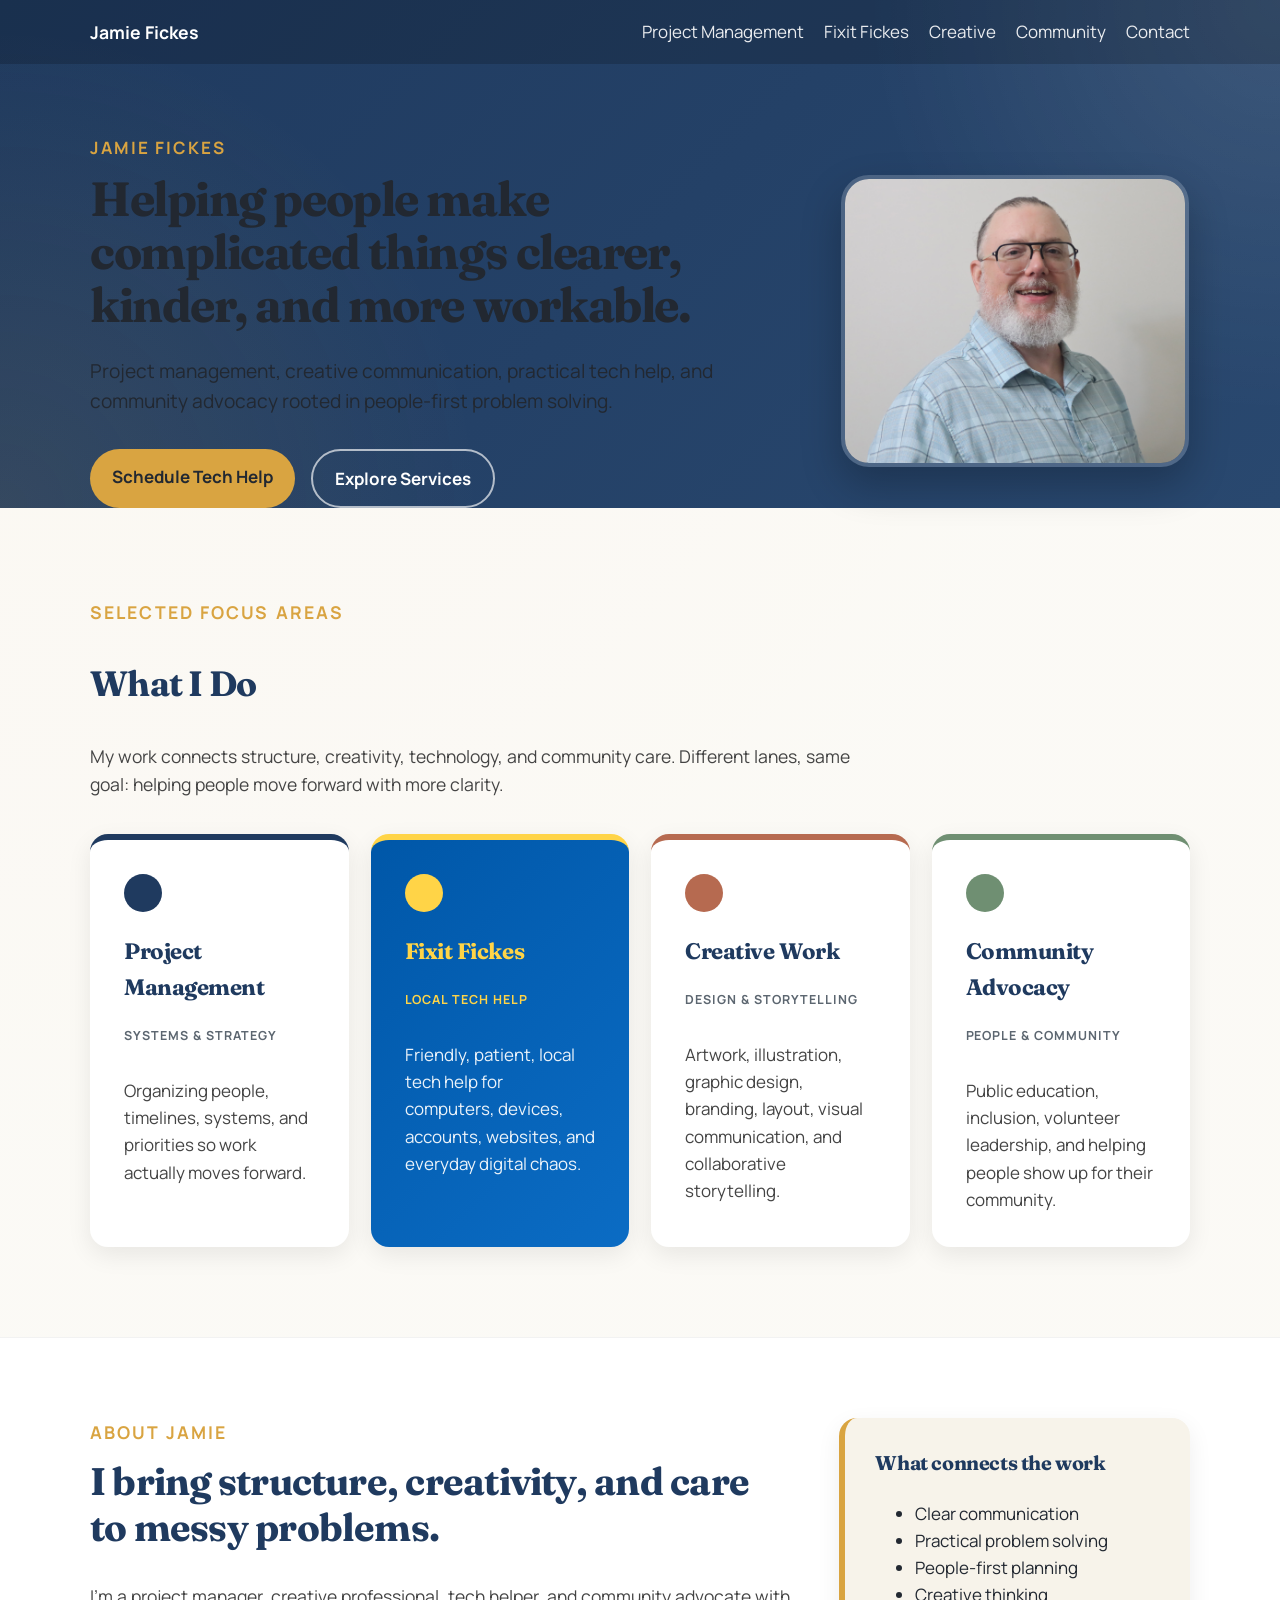
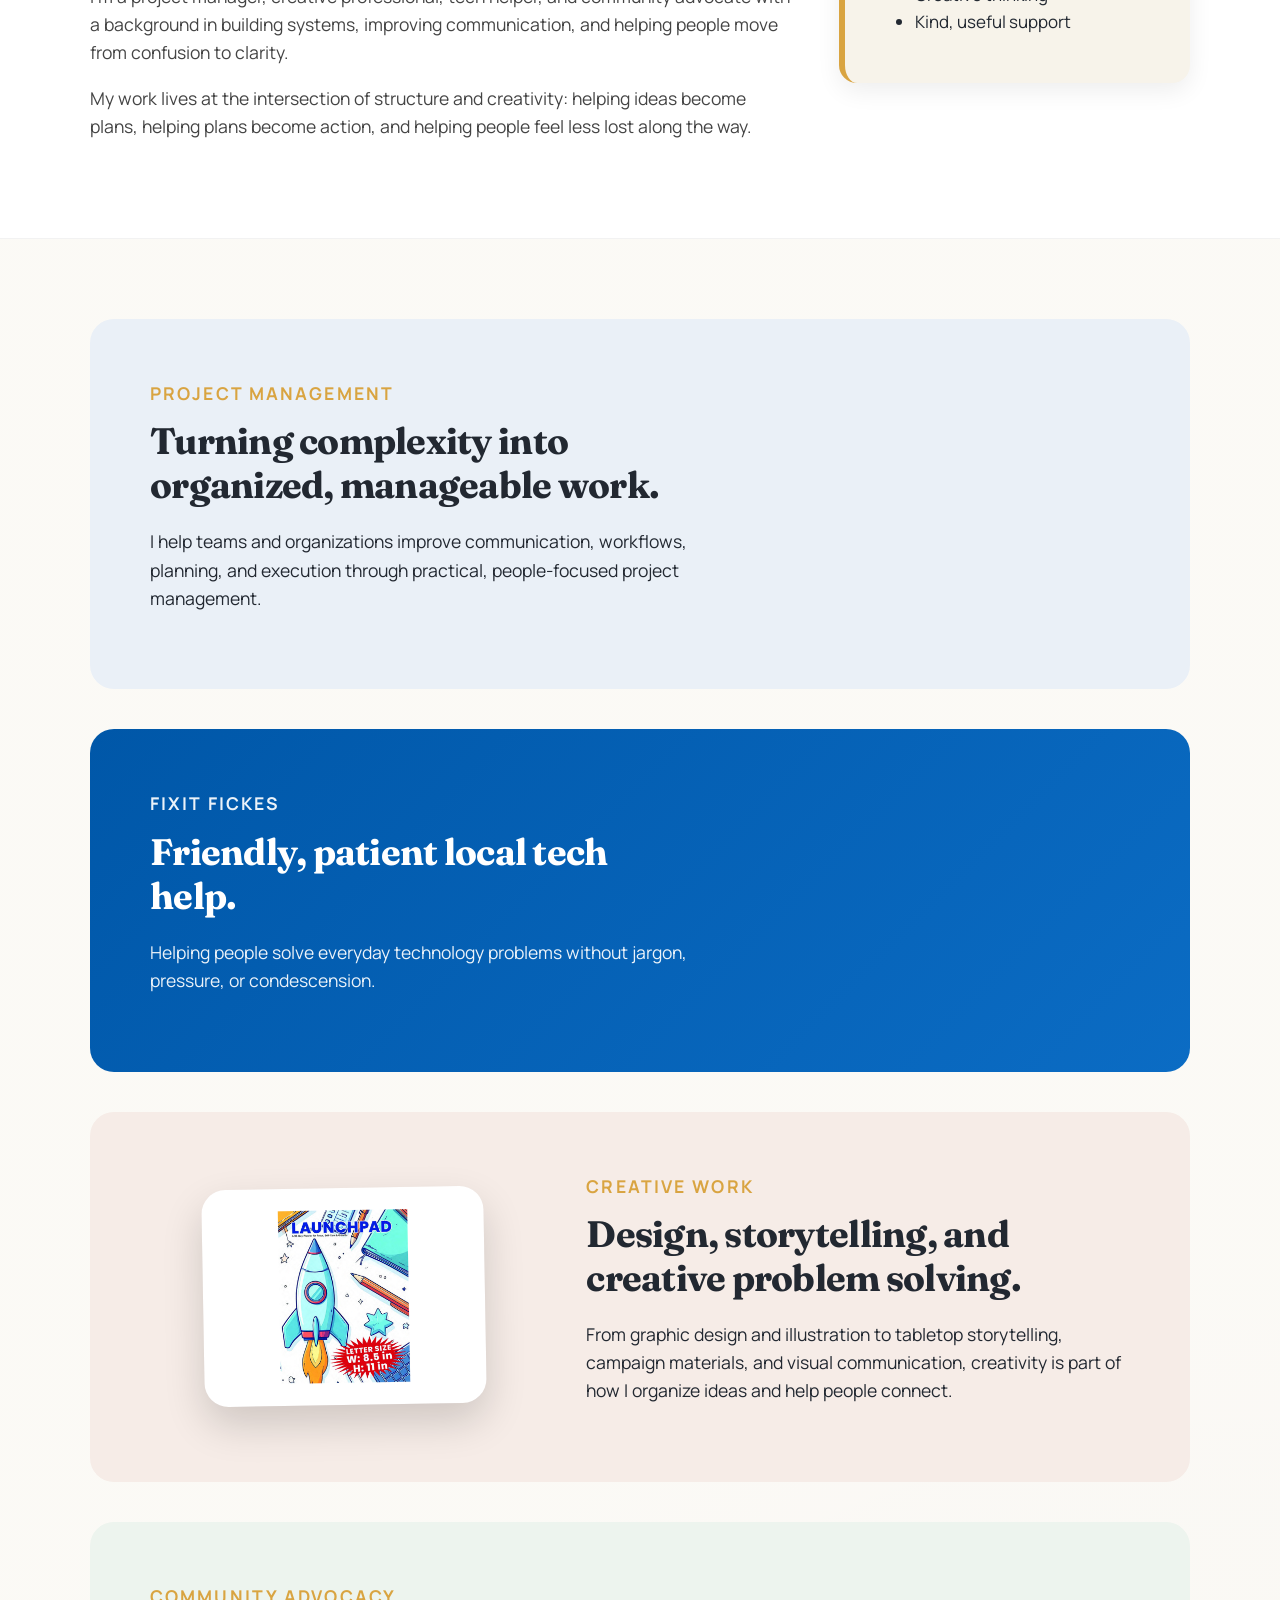
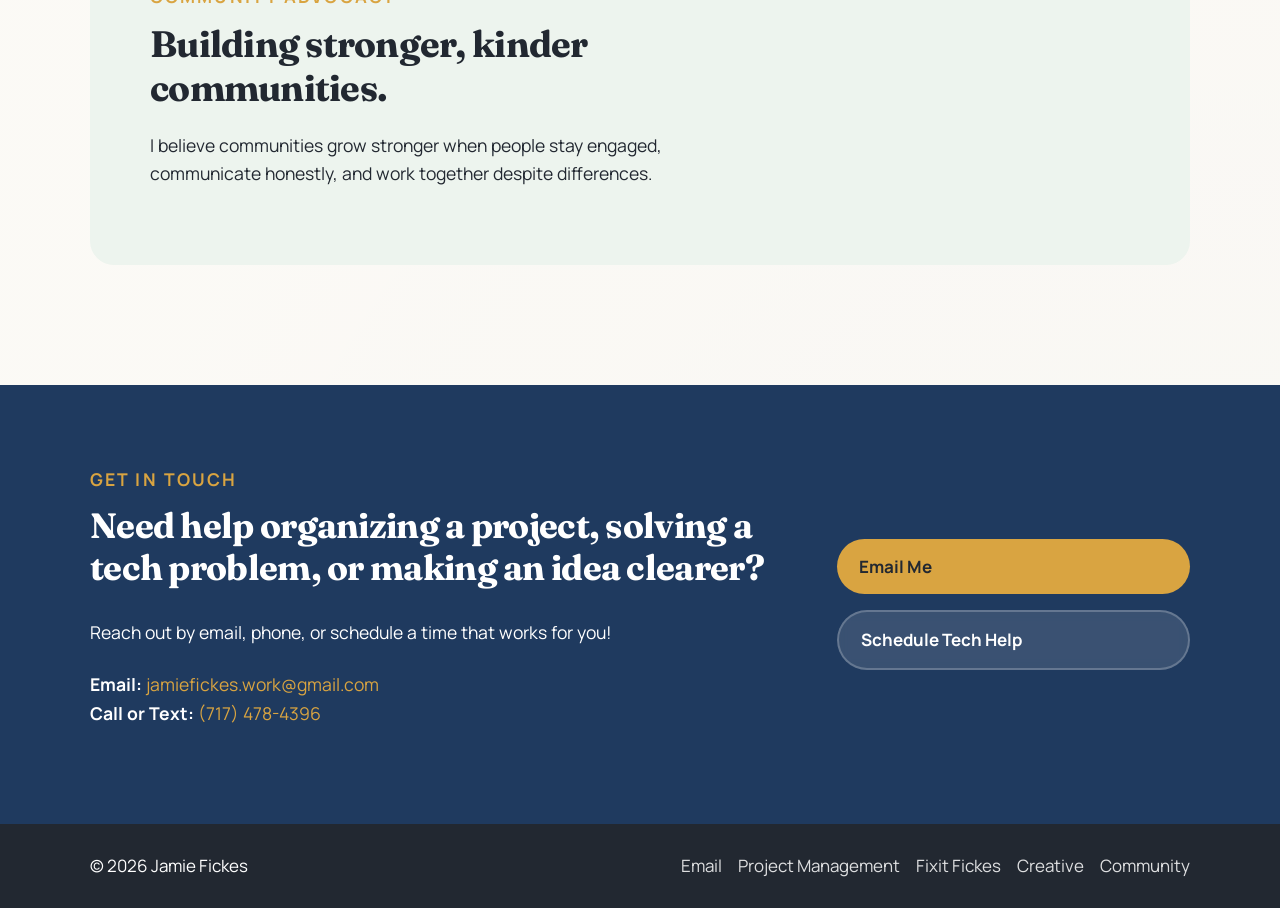
==== index.html @ ce39f7c7 "Update index.html" ====
<!DOCTYPE html>
<html lang="en">

<head>
    <meta charset="UTF-8">
    <meta name="viewport" content="width=device-width, initial-scale=1.0">

    <title>Jamie Fickes</title>

    <link rel="preconnect" href="https://fonts.googleapis.com">
    <link rel="preconnect" href="https://fonts.gstatic.com" crossorigin>

    <link href="https://fonts.googleapis.com/css2?family=Fraunces:opsz,wght@9..144,600;9..144,700&family=Manrope:wght@400;500;600;700&display=swap" rel="stylesheet">

    <link rel="stylesheet" href="assets/css/styles.css">
</head>

<body>

<header class="site-header">

    <nav class="top-nav">
        <div class="container nav-inner">

            <a class="site-name" href="index.html">
                Jamie Fickes
            </a>

            <div class="nav-links">
                <a href="#pm">Project Management</a>
                <a href="#fixit">Fixit Fickes</a>
                <a href="#creative">Creative</a>
                <a href="#community">Community</a>
                <a href="#contact">Contact</a>
            </div>

        </div>
    </nav>

    <div class="container hero-layout">

        <div class="hero-text">

            <p class="eyebrow">
                Jamie Fickes
            </p>

            <h1>
                Helping people make complicated things clearer, kinder, and more workable.
            </h1>

            <p class="intro">
                Project management, creative communication, practical tech help,
                and community advocacy rooted in people-first problem solving.
            </p>

            <div class="hero-actions">

                <a class="button primary-button"
                   href="https://calendly.com/jamiefickes/tech-help-consultation">
                    Schedule Tech Help
                </a>

                <a class="button outline-button"
                   href="#fixit">
                    Explore Services
                </a>

            </div>

        </div>

        <div class="hero-image">

            <img
                src="assets/images/jamie2025.jpg"
                alt="Portrait of Jamie Fickes smiling in front of a neutral background"
                class="hero-portrait"
            >

        </div>

    </div>

</header>

<main>

    <section class="section">

        <div class="container">

            <div class="section-heading">

                <p class="eyebrow dark">
                    Selected Focus Areas
                </p>

                <h2>
                    What I Do
                </h2>

                <p>
                    My work connects structure, creativity, technology, and community care.
                    Different lanes, same goal: helping people move forward with more clarity.
                </p>

            </div>

            <div class="card-grid">

                <article class="card pm-card" id="pm">

                    <h3>Project Management</h3>

                    <span class="card-label">
                    Systems &amp Strategy</span>

                    <p>
                        Organizing people, timelines, systems, and priorities
                        so work actually moves forward.
                    </p>

                </article>

                <article class="card fixit-card" id="fixit">

                  <h3>Fixit Fickes</h3>

                    <span class="card-label">
                        Local Tech Help
                    </span>

                    <p>
                        Friendly, patient, local tech help for computers,
                        devices, accounts, websites, and everyday digital chaos.
                    </p>

                </article>

                <article class="card creative-card" id="creative">

                    <h3>Creative Work</h3>

                    <span class="card-label">
                        Design &amp Storytelling
                  </span>

                    <p>
                        Artwork, illustration, graphic design, branding,
                        layout, visual communication, and collaborative storytelling.
                    </p>

                </article>

                <article class="card community-card" id="community">

                    <h3>Community Advocacy</h3>

                    <span class="card-label">
                        People &amp Community
                    </span>

                    <p>
                        Public education, inclusion, volunteer leadership,
                        and helping people show up for their community.
                    </p>

                </article>

            </div>

        </div>

    </section>

    <section class="about-section">

        <div class="container about-grid">

            <div class="about-text">

                <p class="eyebrow dark">
                    About Jamie
                </p>

                <h2>
                    I bring structure, creativity, and care to messy problems.
                </h2>

                <p>
                    I’m a project manager, creative professional, tech helper,
                    and community advocate with a background in building systems,
                    improving communication, and helping people move from confusion to clarity.
                </p>

                <p>
                    My work lives at the intersection of structure and creativity:
                    helping ideas become plans, helping plans become action,
                    and helping people feel less lost along the way.
                </p>

            </div>

            <div class="about-card">

                <h3>
                    What connects the work
                </h3>

                <ul>
                    <li>Clear communication</li>
                    <li>Practical problem solving</li>
                    <li>People-first planning</li>
                    <li>Creative thinking</li>
                    <li>Kind, useful support</li>
                </ul>

            </div>

        </div>

    </section>

    <section class="featured-section">

        <div class="container">

            <div class="feature-block pm-feature">

                <div class="feature-text">

                    <p class="eyebrow dark">
                        Project Management
                    </p>

                    <h2>
                        Turning complexity into organized, manageable work.
                    </h2>

                    <p>
                        I help teams and organizations improve communication,
                        workflows, planning, and execution through practical,
                        people-focused project management.
                    </p>

                </div>

            </div>

            <div class="feature-block fixit-feature">

                <div class="feature-text">

                    <p class="eyebrow">
                        Fixit Fickes
                    </p>

                    <h2>
                        Friendly, patient local tech help.
                    </h2>

                    <p>
                        Helping people solve everyday technology problems
                        without jargon, pressure, or condescension.
                    </p>

                </div>

            </div>

            <div class="feature-block creative-feature reverse-layout">

                <div class="feature-visual">

                    <img
                        src="assets/images/creative-feature.jpg"
                        alt="Creative work by Jamie Fickes"
                        class="feature-image"
                    >

                </div>

                <div class="feature-text">

                    <p class="eyebrow dark">
                        Creative Work
                    </p>

					<h2>
						Design, storytelling, and creative problem solving.
					</h2>

					<p>
						From graphic design and illustration to tabletop storytelling, campaign materials,
						and visual communication, creativity is part of how I organize ideas and help people connect.
					</p>

                </div>

            </div>

            <div class="feature-block community-feature">

                <div class="feature-text">

                    <p class="eyebrow dark">
                        Community Advocacy
                    </p>

                    <h2>
                        Building stronger, kinder communities.
                    </h2>

                    <p>
                        I believe communities grow stronger when people stay engaged,
                        communicate honestly, and work together despite differences.
                    </p>

                </div>

            </div>

        </div>

    </section>

    <section class="contact-section" id="contact">

        <div class="container contact-box">

            <div>

                <p class="eyebrow dark">
                    Get in Touch
                </p>

                <h2>
                    Need help organizing a project,
                    solving a tech problem,
                    or making an idea clearer?
                </h2>

                <p>
                  Reach out by email, phone,
                    or schedule a time that works for you!
              </p>

                <p class="contact-details">

                    <strong>Email:</strong>

                    <a href="mailto:jamiefickes.work@gmail.com">
                        jamiefickes.work@gmail.com
                    </a>

                    <br>

                    <strong>Call or Text:</strong>

                    <a href="tel:+17174784396">
                        (717) 478-4396
                    </a>

                </p>

            </div>

            <div class="contact-actions">

                <a class="button primary-button"
                   href="mailto:jamiefickes.work@gmail.com">
                    Email Me
                </a>

                <a class="button secondary-button"
                   href="https://calendly.com/jamiefickes/tech-help-consultation">
                    Schedule Tech Help
                </a>

            </div>

        </div>

    </section>

</main>

<footer class="site-footer">

    <div class="container footer-inner">

        <p>
            &copy; 2026 Jamie Fickes
        </p>

        <div class="footer-links">

            <a href="mailto:jamiefickes.work@gmail.com">
                Email
            </a>

            <a href="#pm">
                Project Management
            </a>

            <a href="#fixit">
                Fixit Fickes
            </a>

            <a href="#creative">
                Creative
            </a>

            <a href="#community">
                Community
            </a>

        </div>

    </div>

</footer>

</body>
</html>
---- assets/css/styles.css ----
:root {
    --jamie-blue: #1F3A5F;
    --jamie-cream: #F7F3EA;
    --jamie-charcoal: #222831;
    --jamie-slate: #5C6670;
    --jamie-gold: #D9A441;

    --fixit-blue: #0057A8;
    --fixit-yellow: #FFD447;
}

/* GLOBAL */

::selection {
    background-color: var(--jamie-gold);
    color: var(--jamie-charcoal);
}

html {
    scroll-behavior: smooth;
}

body {
    margin: 0;

    background-color: var(--jamie-cream);

background-image:
linear-gradient(
rgba(255,255,255,0.55),
rgba(255,255,255,0.55)
),
radial-gradient(
circle at top left,
rgba(217,164,65,0.05),
transparent 28%
),
radial-gradient(
circle at bottom right,
rgba(31,58,95,0.04),
transparent 30%
);
    color: var(--jamie-charcoal);

    font-family: 'Manrope', sans-serif;

    font-size: 17px;
    line-height: 1.6;
}

h1,
h2,
h3 {
    font-family: 'Fraunces', serif;
    letter-spacing: -0.02em;
}

.container {
    width: 90%;
    max-width: 1100px;
    margin: 0 auto;
}

/* NAVIGATION */

.top-nav {
    background-color: rgba(0,0,0,0.18);
    padding: 18px 0;
}

.nav-inner {
    display: flex;
    justify-content: space-between;
    align-items: center;
    gap: 24px;
}

.site-name {
    color: white;
    text-decoration: none;
    font-size: 1.1rem;
    font-weight: 700;
}

.nav-links {
    display: flex;
    flex-wrap: wrap;
    gap: 20px;
}

.nav-links a {
    color: white;
    text-decoration: none;
    opacity: 0.9;
    transition: opacity 0.2s ease;
}

.nav-links a:hover {
    opacity: 1;
    text-decoration: underline;
}

/* HERO */

.site-header {
	background:
    radial-gradient(
        circle at top right,
        rgba(255,255,255,0.10),
        transparent 30%
    ),

    radial-gradient(
        circle at bottom left,
        rgba(217,164,65,0.10),
        transparent 35%
    ),

    linear-gradient(
        135deg,
        #1F3A5F,
        #29486F
    );
}

.hero-layout {
    display: grid;
    grid-template-columns: 2fr 1fr;

    gap: 48px;
    align-items: center;

    padding-top: 70px;
}

.hero-text h1 {
    font-size: 3rem;
    line-height: 1.1;
    letter-spacing: -0.03em;

    margin: 0;
}

.intro {
    font-size: 1.2rem;

    max-width: 720px;

    margin-top: 24px;
}

.hero-actions {
    display: flex;
    flex-wrap: wrap;

    gap: 16px;

    margin-top: 32px;
}

.hero-image {
    display: flex;
    justify-content: center;
}

.hero-portrait {
    width: 100%;
    max-width: 340px;

    border-radius: 28px;

    object-fit: cover;

    box-shadow:
        0 18px 40px rgba(0,0,0,0.24);

    border: 4px solid rgba(255,255,255,0.18);
}

.eyebrow {
    color: var(--jamie-gold);

    font-weight: 700;

    text-transform: uppercase;
    letter-spacing: 0.12em;

    margin: 0 0 12px;
}

.eyebrow.dark {
    color: var(--jamie-gold);
}

/* BUTTONS */

.button {
    display: inline-block;

    text-decoration: none;

    padding: 14px 22px;

    border-radius: 999px;

    font-weight: 700;

    transition:
        transform 0.2s ease,
        opacity 0.2s ease;
}

.button:hover {
    transform: translateY(-2px);
}

.primary-button {
    background-color: var(--jamie-gold);
    color: var(--jamie-charcoal);
}

.outline-button {
    color: white;

    border: 2px solid rgba(255,255,255,0.65);
}

.outline-button:hover {
    background-color: rgba(255,255,255,0.12);
}

.secondary-button {
    background-color: rgba(255,255,255,0.12);

    color: white;

    border: 2px solid rgba(255,255,255,0.22);

    backdrop-filter: blur(6px);
}

.secondary-button:hover {
    background-color: rgba(255,255,255,0.18);
}

/* SECTIONS */

.section {
    padding: 90px 0;
}

.section-heading {
    max-width: 760px;
    margin-bottom: 36px;
}

.section-heading h2 {
    margin-bottom: 12px;
}

.section-heading p {
    color: #444;
    font-size: 1.1rem;
}

.section h2 {
    color: var(--jamie-blue);

    font-size: 2.2rem;

    margin-bottom: 30px;
}

/* CARDS */

.card-grid {
    display: grid;

    grid-template-columns:
        repeat(auto-fit, minmax(240px, 1fr));

    gap: 22px;
}

.card {
    position: relative;
    overflow: hidden;

    background: white;

    border-radius: 18px;
    border-top: 6px solid var(--jamie-gold);

    padding: 34px;

    box-shadow:
        0 8px 24px rgba(0,0,0,0.08);

    transition:
        transform 0.25s ease,
        box-shadow 0.25s ease;
}

.card:hover {
    transform: translateY(-6px);

    box-shadow:
        0 14px 34px rgba(0,0,0,0.14);
}

.card::before {
    content: "";

    display: block;

    width: 38px;
    height: 38px;

    border-radius: 50%;

    margin-bottom: 22px;

    background-color: var(--jamie-gold);
}

.card h3 {
    margin-top: 0;
    margin-bottom: 14px;

    color: var(--jamie-blue);

    font-size: 1.4rem;
}

.card p {
    margin-bottom: 0;
    color: #444;
}

.card-label {
    display: inline-block;

    margin-bottom: 14px;

    font-size: 0.78rem;
    font-weight: 700;

    text-transform: uppercase;
    letter-spacing: 0.08em;

    color: var(--jamie-slate);
}

.pm-card {
    border-top-color: var(--jamie-blue);
}

.pm-card::before {
    background-color: var(--jamie-blue);
}

.fixit-card {
    background:
        linear-gradient(
            135deg,
            var(--fixit-blue),
            #0B6CC4
        );

    color: white;

    border-top-color: var(--fixit-yellow);
}

.fixit-card::before {
    background-color: var(--fixit-yellow);
}

.fixit-card h3 {
    color: var(--fixit-yellow);
}

.fixit-card p {
    color: rgba(255,255,255,0.92);
}

.fixit-card .card-label {
    color: var(--fixit-yellow);
}

.creative-card {
    border-top-color: #B66A50;
}

.creative-card::before {
    background-color: #B66A50;
}

.community-card {
    border-top-color: #6F8F72;
}

.community-card::before {
    background-color: #6F8F72;
}

/* ABOUT */

.about-section {
    background-color: white;

    padding: 80px 0;

    border-top: 1px solid rgba(0,0,0,0.05);
    border-bottom: 1px solid rgba(0,0,0,0.05);
}

.about-grid {
    display: grid;
    grid-template-columns: 2fr 1fr;

    gap: 48px;
    align-items: start;
}

.about-text h2 {
    color: var(--jamie-blue);

    font-size: 2.4rem;
    line-height: 1.2;

    margin-top: 0;
}

.about-text p {
    color: #444;
    font-size: 1.1rem;
}

.about-card {
    background-color: var(--jamie-cream);

    border-radius: 18px;
    border-left: 6px solid var(--jamie-gold);

    padding: 30px;

    box-shadow:
        0 8px 24px rgba(0,0,0,0.07);
}

.about-card h3 {
    margin-top: 0;
    color: var(--jamie-blue);
}

/* FEATURED */

.featured-section {
    padding: 80px 0;
}

.feature-block {
    display: grid;
    grid-template-columns: 1.4fr 1fr;

    gap: 48px;
    align-items: center;

    border-radius: 24px;

    padding: 60px;

    margin-bottom: 40px;

    overflow: hidden;
}

.reverse-layout {
    grid-template-columns: 1fr 1.4fr;
}

.feature-text {
    max-width: 760px;
}

.feature-block h2 {
    font-size: 2.3rem;
    line-height: 1.2;

    margin-top: 0;
    margin-bottom: 20px;
}

.feature-block p {
    font-size: 1.1rem;
}
.feature-block {
    transition:
        transform 0.25s ease,
        box-shadow 0.25s ease;
}
.feature-block:hover {
    transform: translateY(-4px);

    box-shadow:
        0 16px 36px rgba(0,0,0,0.08);
}
.feature-visual {
    display: flex;
    justify-content: center;
    align-items: center;
}
.feature-image {
    width: 100%;
    max-width: 260px;

    border-radius: 24px;

    background-color: white;

    padding: 10px;

    box-shadow:
        0 18px 40px rgba(0,0,0,0.16);

    border: 1px solid rgba(255,255,255,0.65);

    transform: rotate(-1deg);

    object-fit: contain;
}
.pm-feature {
    background-color: #EAF0F7;
}

.fixit-feature {
    background:
        linear-gradient(
            135deg,
            var(--fixit-blue),
            #0B6CC4
        );

    color: white;
}

.fixit-feature h2 {
    color: white;
}

.fixit-feature p {
    color: rgba(255,255,255,0.92);
}

.creative-feature {
    background-color: #F6ECE7;
}

.community-feature {
    background-color: #EDF4EE;
}

/* CONTACT */

.contact-section {
    background-color: var(--jamie-blue);

    color: white;

    padding: 80px 0;
}

.contact-box {
    display: grid;
    grid-template-columns: 2fr 1fr;

    gap: 40px;
    align-items: center;
}

.contact-box h2 {
    font-size: 2.2rem;
    line-height: 1.2;

    margin-top: 0;
}

.contact-box p {
    max-width: 700px;

    font-size: 1.1rem;
}

.contact-details {
    margin-top: 24px;
}

.contact-details a {
    color: var(--jamie-gold);

    text-decoration: none;
}

.contact-details a:hover {
    text-decoration: underline;
}

.contact-actions {
    display: flex;
    flex-direction: column;

    gap: 16px;
}

/* FOOTER */

.site-footer {
    background-color: var(--jamie-charcoal);

    color: white;

    padding: 28px 0;
}

.footer-inner {
    display: flex;
    justify-content: space-between;
    align-items: center;

    gap: 24px;
}

.footer-inner p {
    margin: 0;
}

.footer-links {
    display: flex;
    flex-wrap: wrap;

    gap: 16px;
}

.footer-links a {
    color: white;

    text-decoration: none;

    opacity: 0.85;

    transition: opacity 0.2s ease;
}

.footer-links a:hover {
    opacity: 1;
    text-decoration: underline;
}

/* RESPONSIVE */

@media (max-width: 900px) {

    .hero-layout,
    .about-grid,
    .contact-box,
    .feature-block,
    .reverse-layout {
        grid-template-columns: 1fr;
    }

    .hero-text h1 {
        font-size: 2.4rem;
    }

    .card-grid {
        grid-template-columns: repeat(2, 1fr);
    }
}

@media (max-width: 600px) {

    .card-grid {
        grid-template-columns: 1fr;
    }

    .site-header {
        padding: 56px 0;
    }

    .hero-text h1 {
        font-size: 2rem;
    }

    .feature-block {
        padding: 36px 28px;
    }

    .feature-block h2 {
        font-size: 1.8rem;
    }

    .nav-inner,
    .footer-inner {
        flex-direction: column;
        align-items: flex-start;
    }

    .nav-links {
        gap: 12px;
    }
}
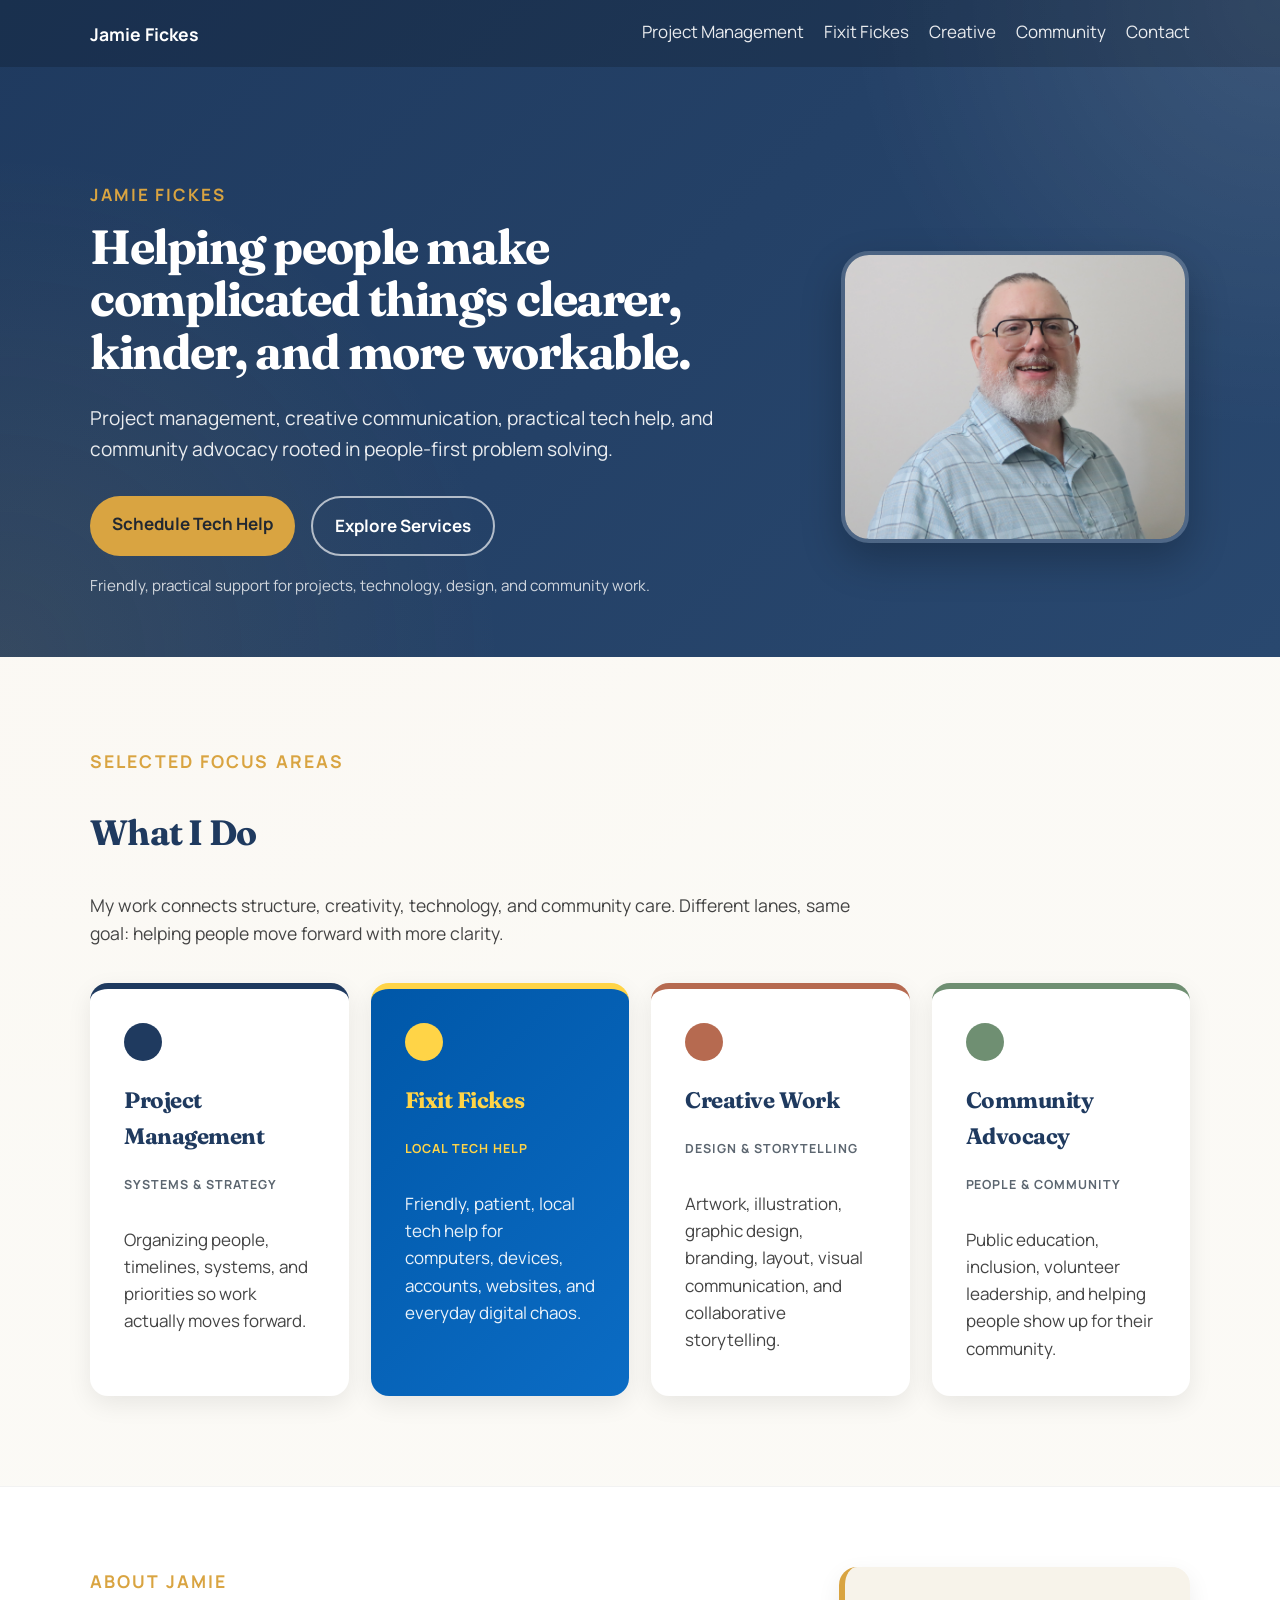
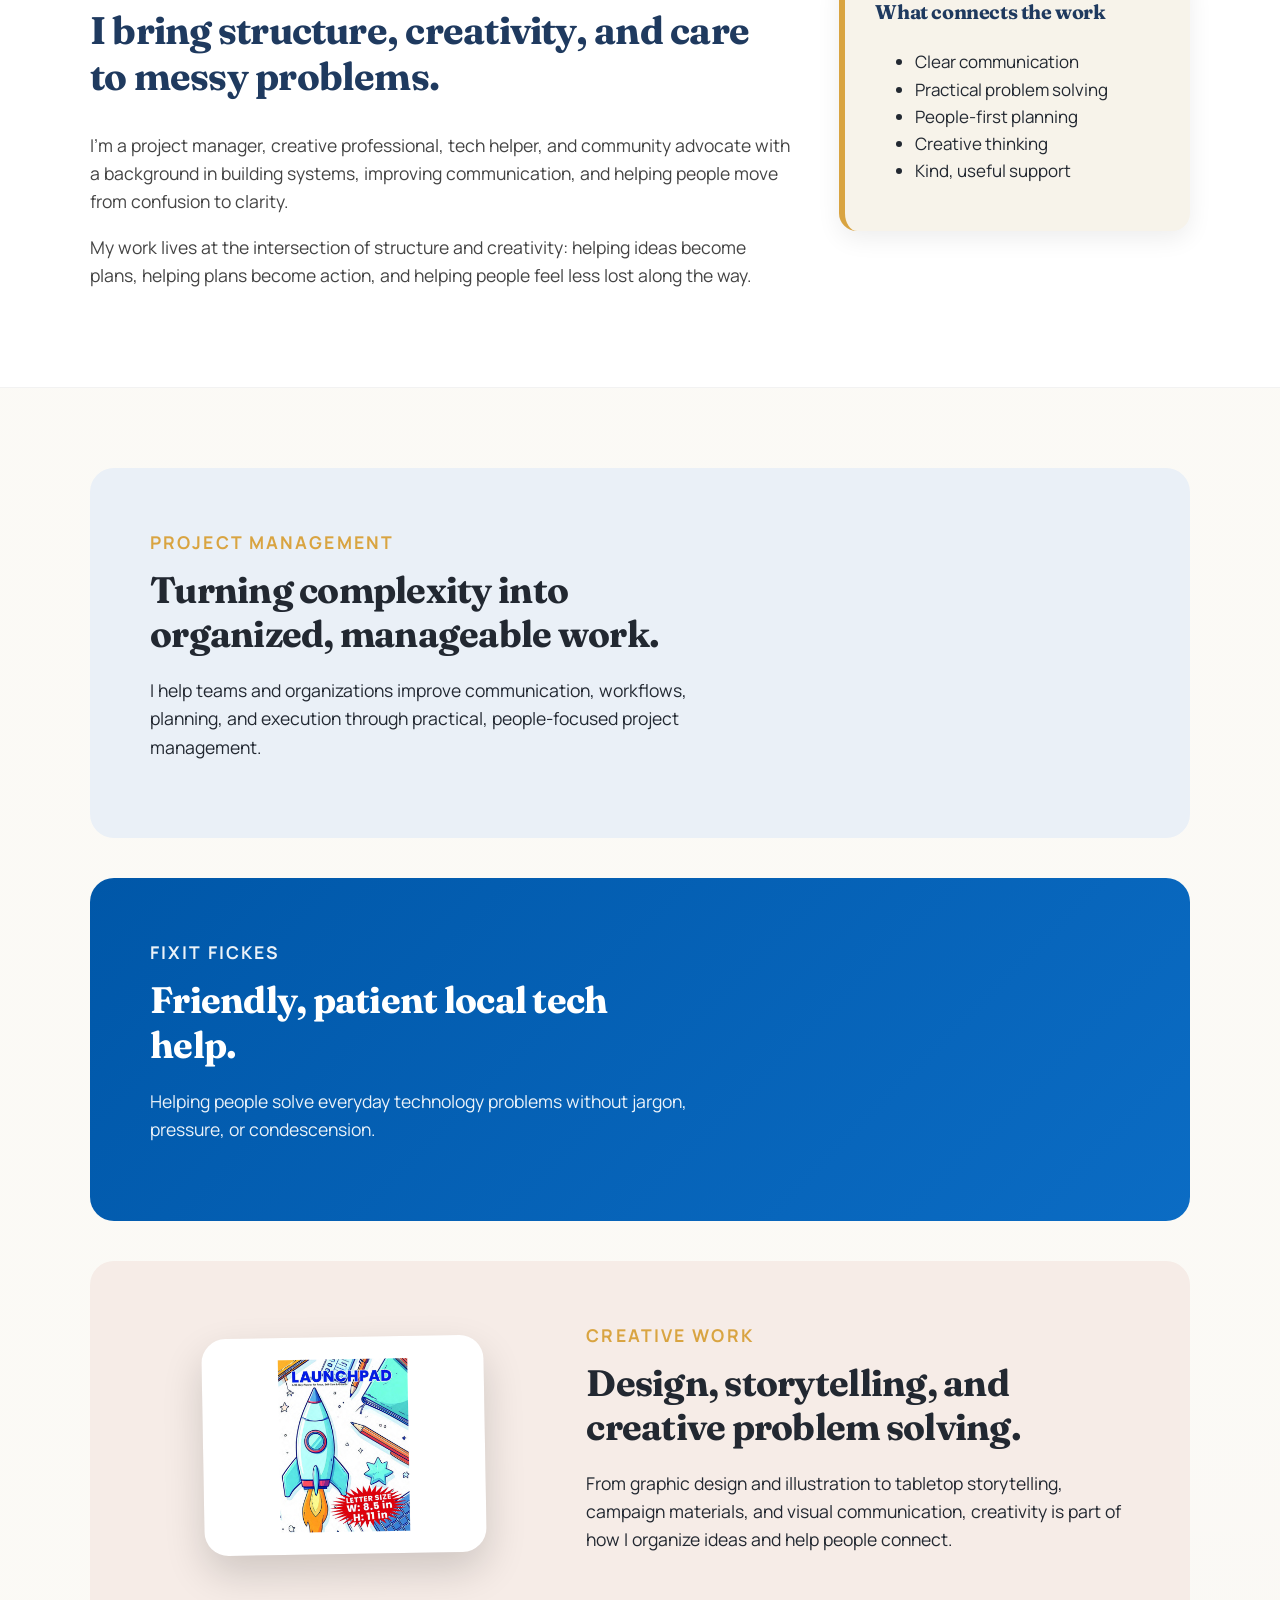
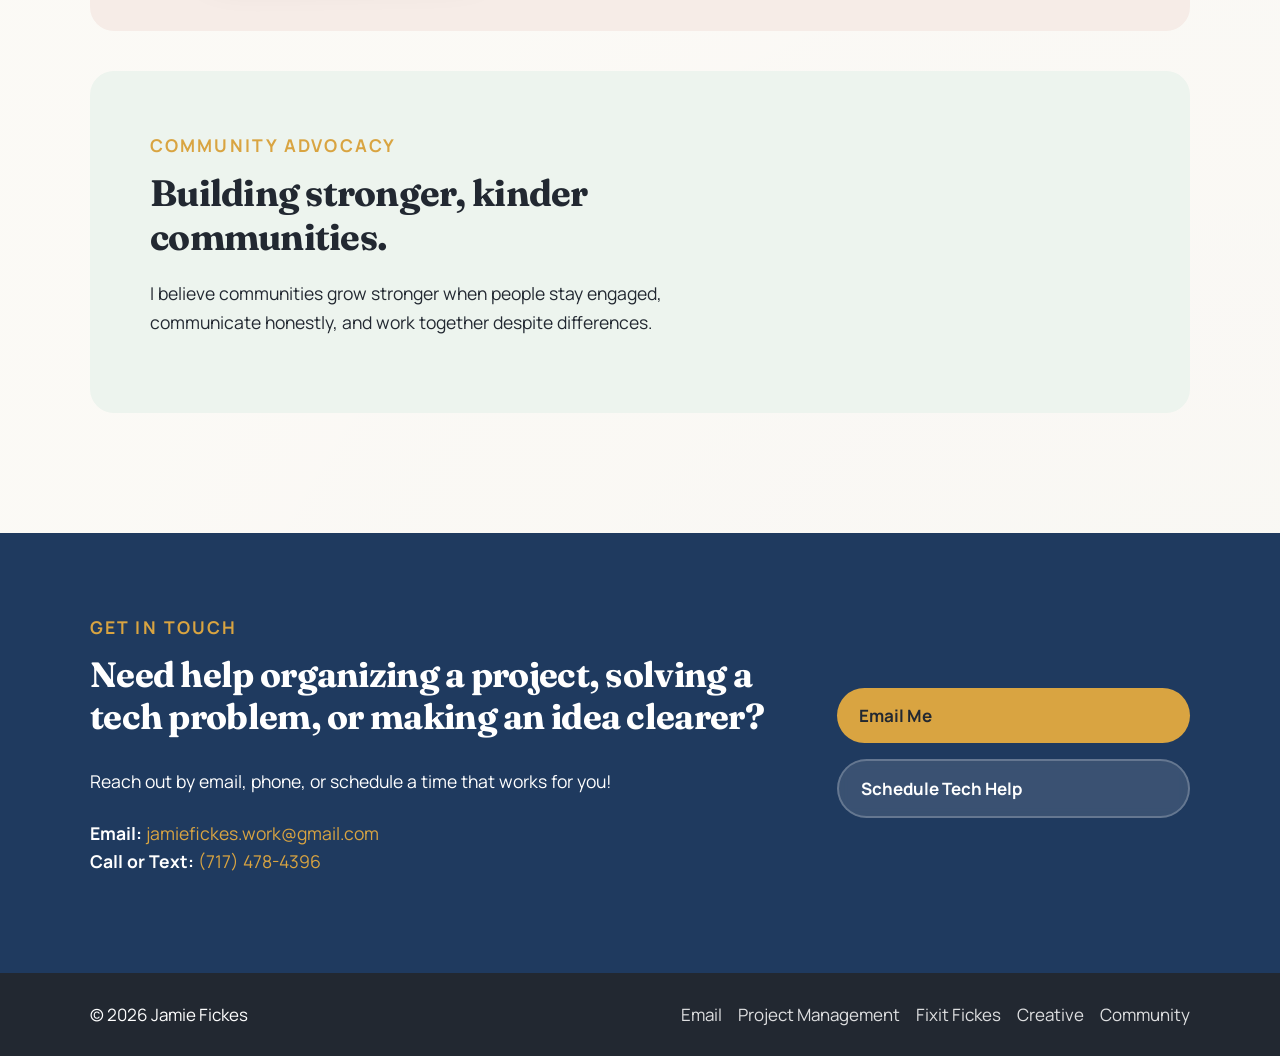
==== commit 88e02d6e: "Css hero" ====
--- a/index.html
+++ b/index.html
@@ -67,7 +67,9 @@
                 </a>
 
             </div>
-
+				<p class="hero-note">
+					Friendly, practical support for projects, technology, design, and community work.
+				</p>
         </div>
 
         <div class="hero-image">
--- a/assets/css/styles.css
+++ b/assets/css/styles.css
@@ -89,15 +89,45 @@
 }
 
 .nav-links a {
-    color: white;
+    position: relative;
+
+    color: white;
+
     text-decoration: none;
+
     opacity: 0.9;
-    transition: opacity 0.2s ease;
-}
-
+
+    padding-bottom: 4px;
+
+    transition:
+        opacity 0.2s ease,
+        color 0.2s ease;
+}
+.nav-links a::after {
+    content: "";
+
+    position: absolute;
+
+    left: 0;
+    bottom: 0;
+
+    width: 0%;
+    height: 2px;
+
+    background-color: var(--jamie-gold);
+
+    transition: width 0.25s ease;
+}
 .nav-links a:hover {
     opacity: 1;
-    text-decoration: underline;
+}
+
+.nav-links a:hover {
+    opacity: 1;
+}
+
+.nav-links a:hover::after {
+    width: 100%;
 }
 
 /* HERO */
@@ -134,6 +164,7 @@
 }
 
 .hero-text h1 {
+	color: white;
     font-size: 3rem;
     line-height: 1.1;
     letter-spacing: -0.03em;
@@ -142,7 +173,8 @@
 }
 
 .intro {
-    font-size: 1.2rem;
+     color: rgba(255,255,255,0.9);
+	font-size: 1.2rem;
 
     max-width: 720px;
 
@@ -162,6 +194,9 @@
     display: flex;
     justify-content: center;
 }
+.hero-layout {
+    min-height: 520px;
+}
 
 .hero-portrait {
     width: 100%;
@@ -176,7 +211,13 @@
 
     border: 4px solid rgba(255,255,255,0.18);
 }
-
+.hero-note {
+    margin-top: 18px;
+
+    color: rgba(255,255,255,0.78);
+
+    font-size: 0.95rem;
+}
 .eyebrow {
     color: var(--jamie-gold);
 
@@ -661,7 +702,9 @@
 
 @media (max-width: 900px) {
 
-    .hero-layout,
+.hero-layout {
+    min-height: auto;
+}
     .about-grid,
     .contact-box,
     .feature-block,
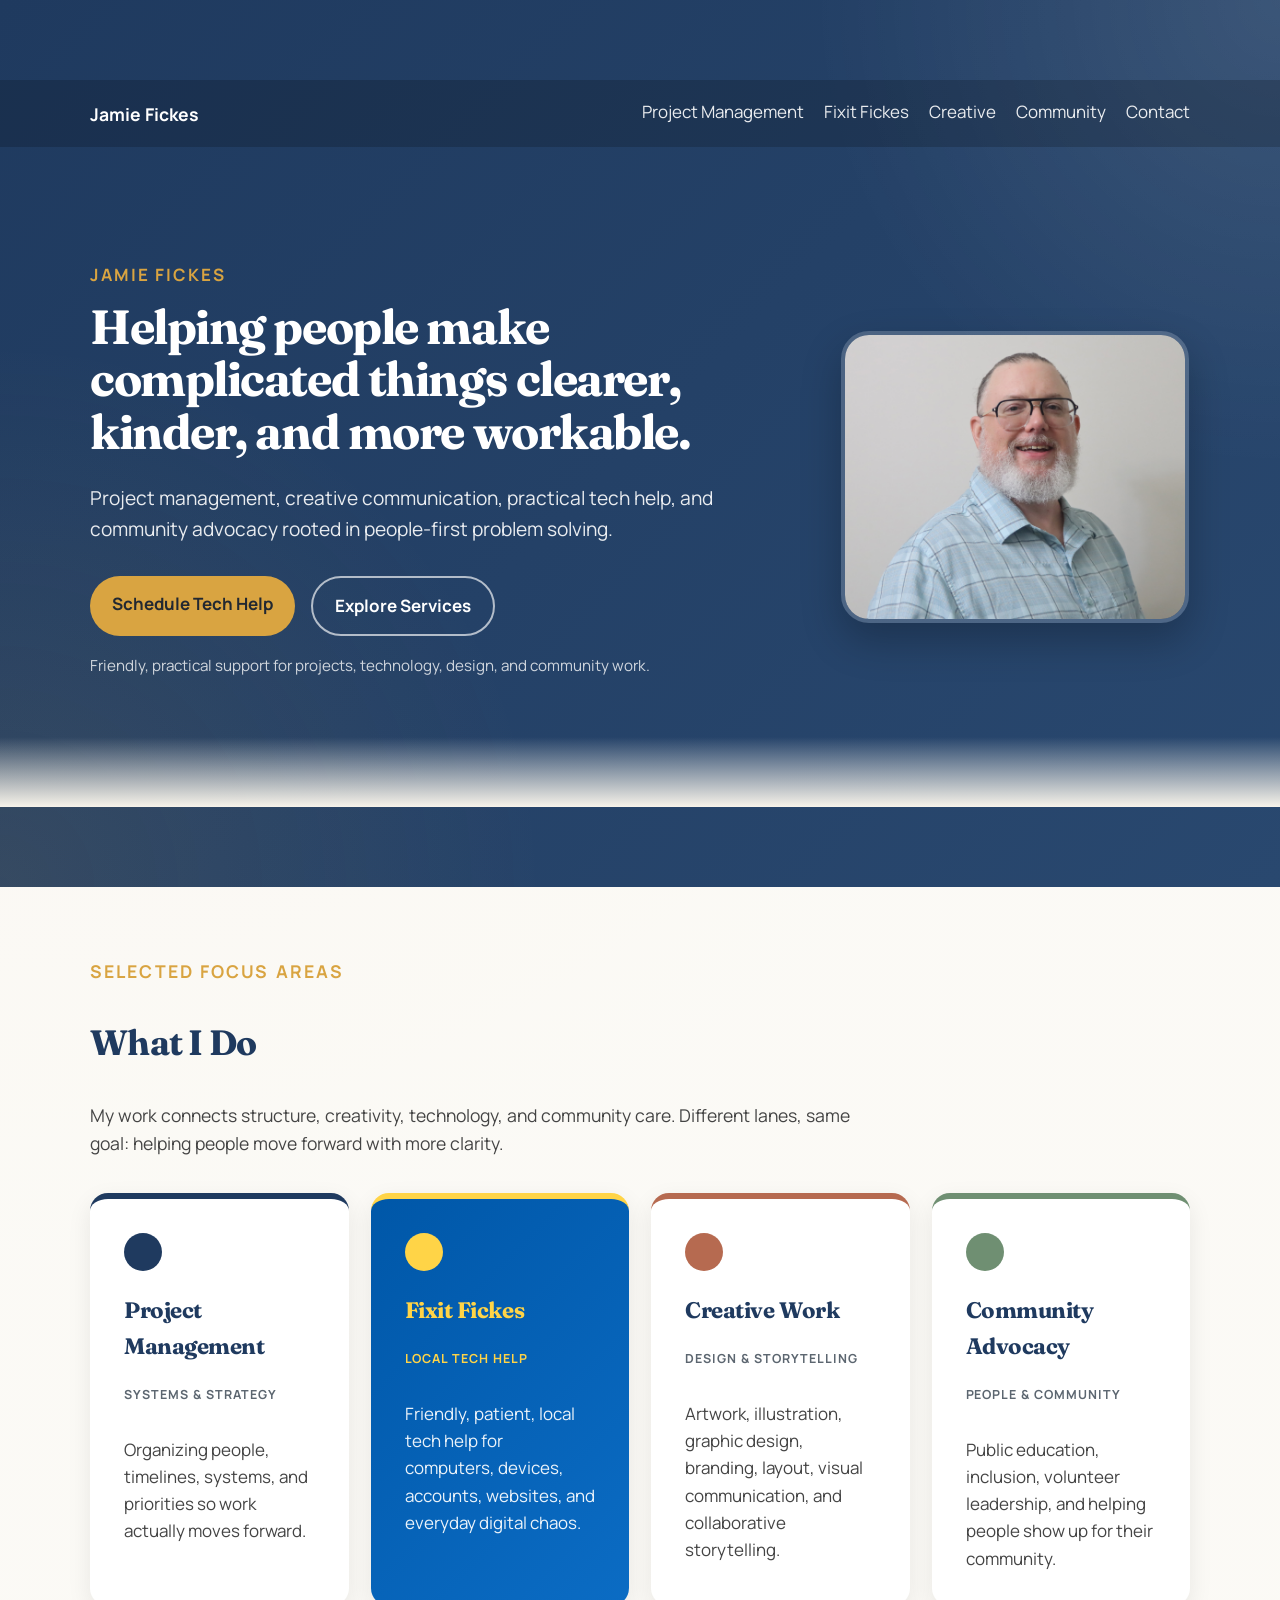
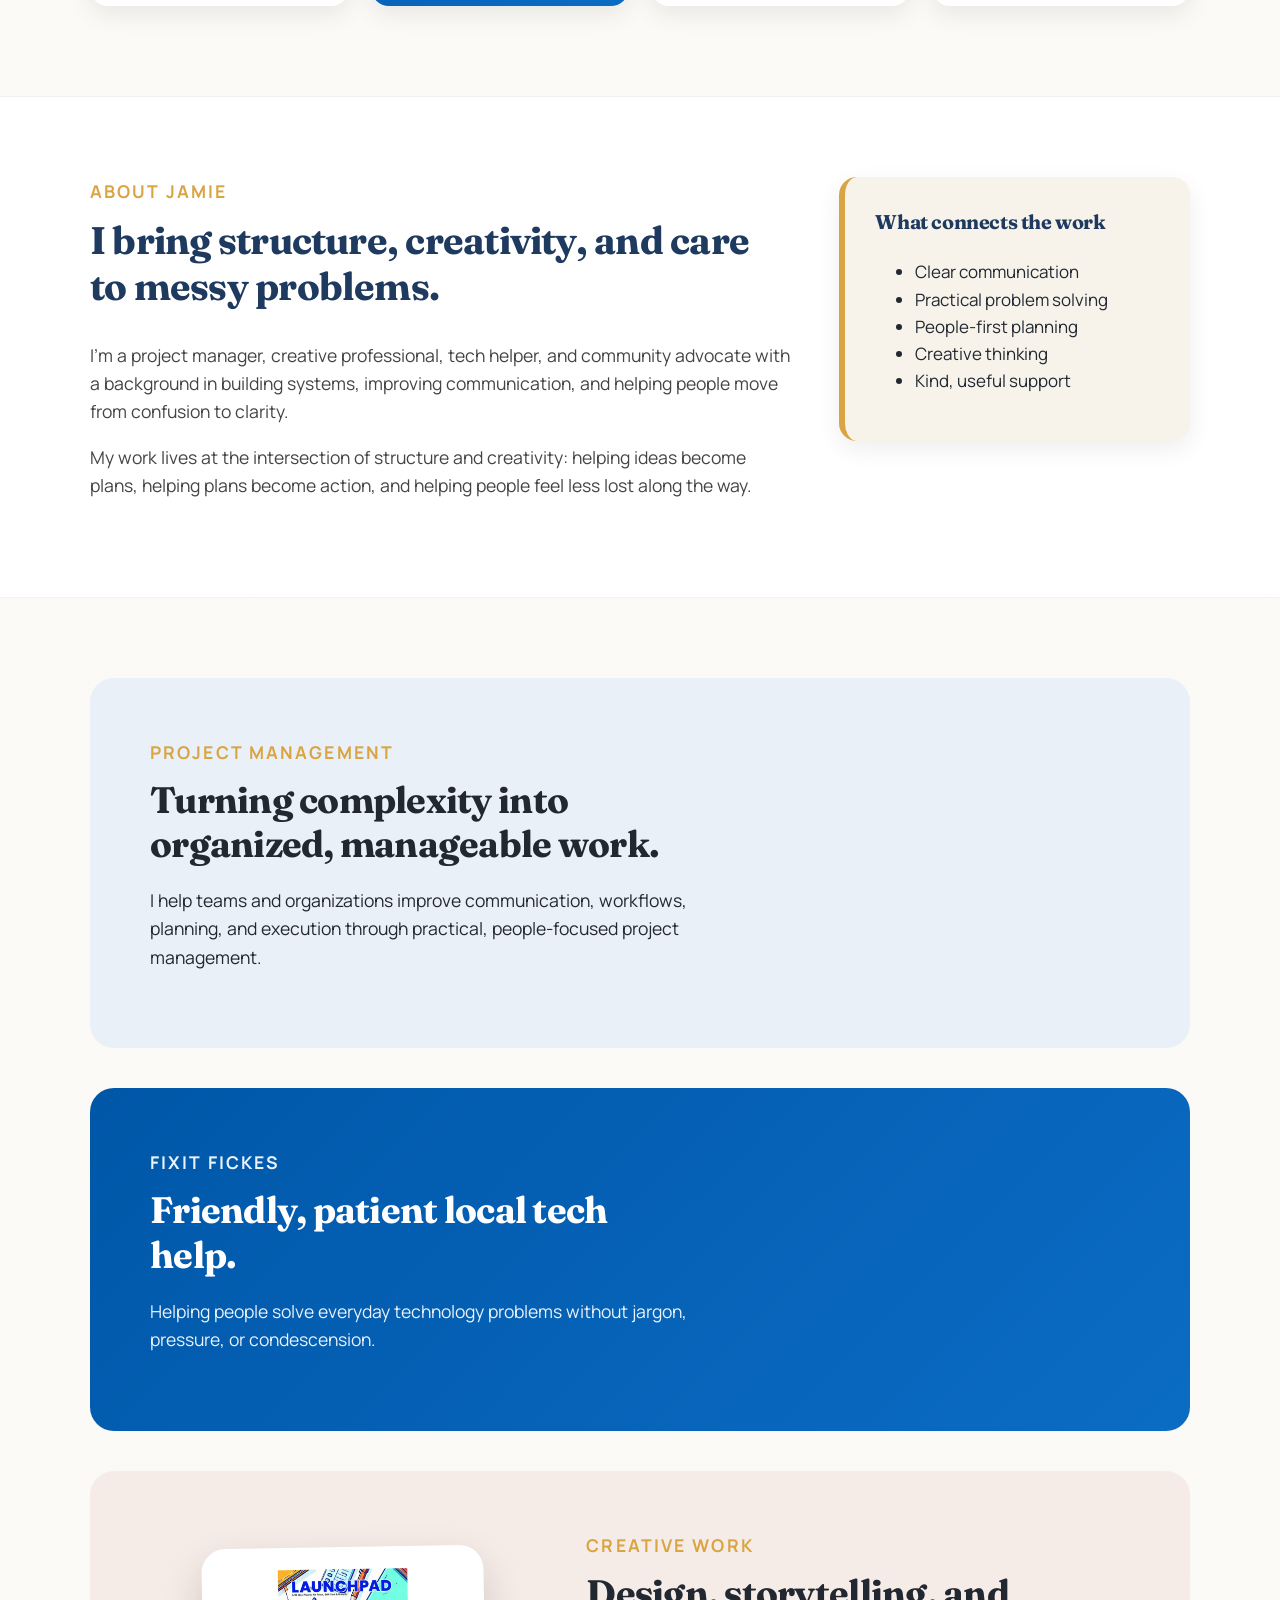
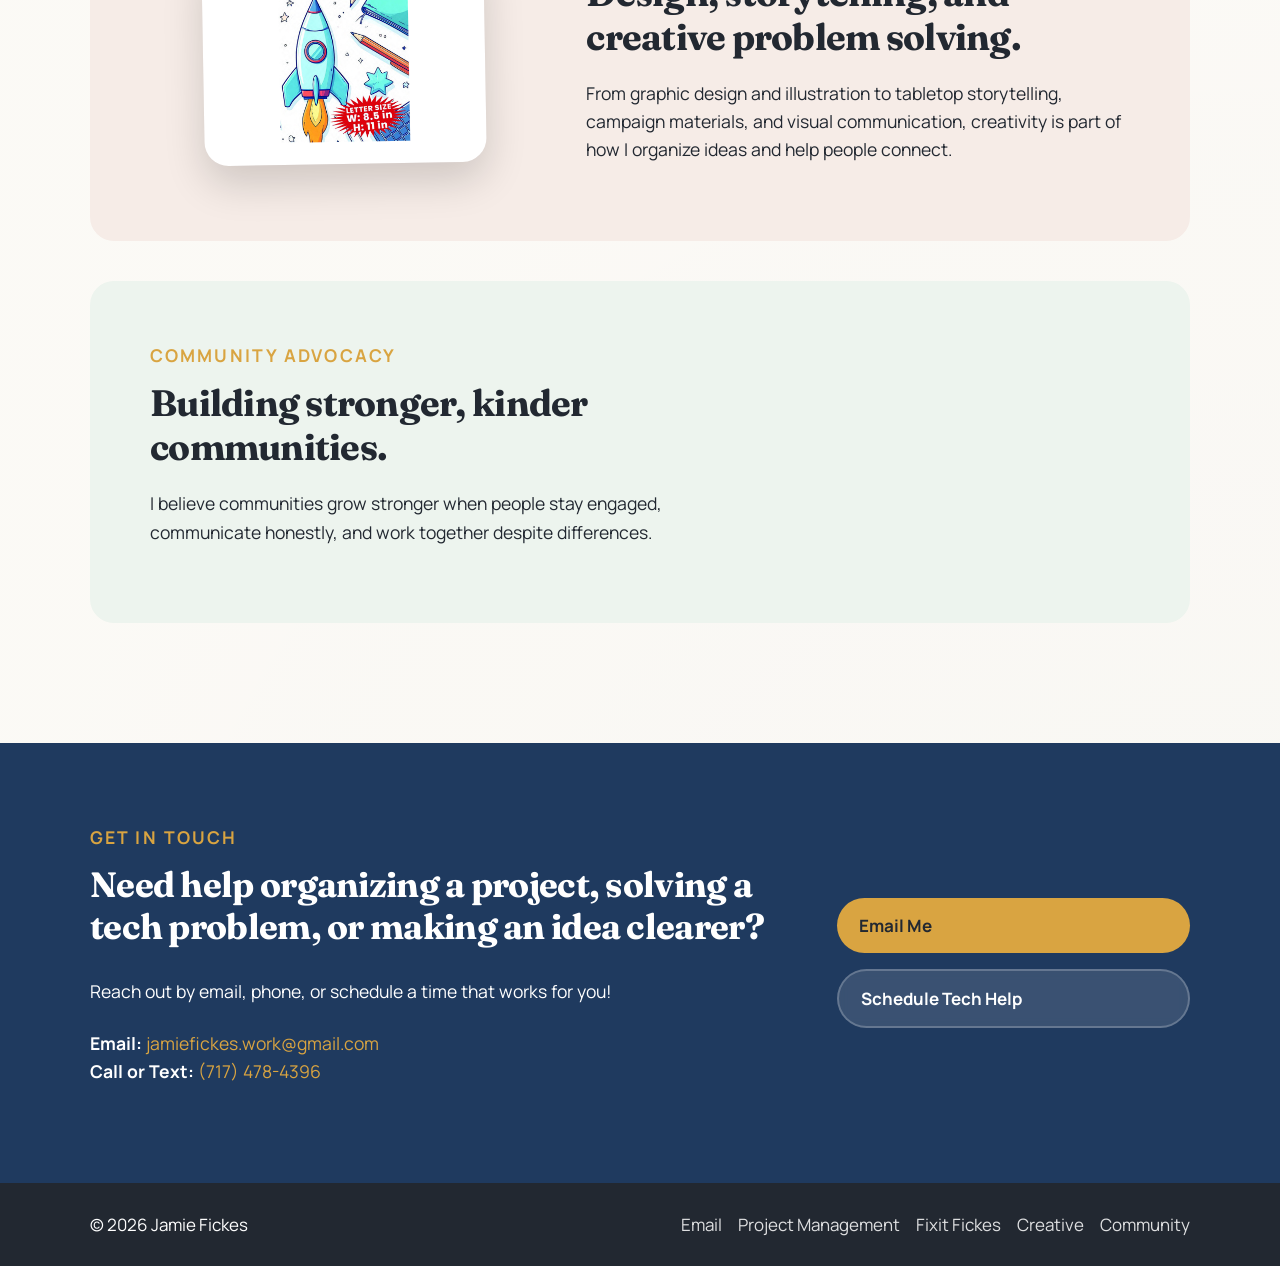
==== commit 8702b598: "Fixit Fickes Addition" ====
--- a/index.html
+++ b/index.html
@@ -28,7 +28,7 @@
 
             <div class="nav-links">
                 <a href="#pm">Project Management</a>
-                <a href="#fixit">Fixit Fickes</a>
+                <a href="fixit-fickes.html">Fixit Fickes</a>
                 <a href="#creative">Creative</a>
                 <a href="#community">Community</a>
                 <a href="#contact">Contact</a>
--- a/assets/css/styles.css
+++ b/assets/css/styles.css
@@ -133,26 +133,47 @@
 /* HERO */
 
 .site-header {
-	background:
-    radial-gradient(
-        circle at top right,
-        rgba(255,255,255,0.10),
-        transparent 30%
-    ),
-
-    radial-gradient(
-        circle at bottom left,
-        rgba(217,164,65,0.10),
-        transparent 35%
-    ),
-
-    linear-gradient(
-        135deg,
-        #1F3A5F,
-        #29486F
-    );
-}
-
+    background:
+        radial-gradient(
+            circle at top right,
+            rgba(255,255,255,0.10),
+            transparent 30%
+        ),
+
+        radial-gradient(
+            circle at bottom left,
+            rgba(217,164,65,0.10),
+            transparent 35%
+        ),
+
+        linear-gradient(
+            135deg,
+            #1F3A5F,
+            #29486F
+        );
+
+    color: white;
+
+    padding: 80px 0;
+
+    position: relative;
+
+    overflow: hidden;
+}
+.site-header::after {
+    content: "";
+
+    display: block;
+
+    height: 70px;
+
+    background:
+        linear-gradient(
+            to bottom,
+            rgba(255,255,255,0),
+            var(--jamie-cream)
+        );
+}
 .hero-layout {
     display: grid;
     grid-template-columns: 2fr 1fr;
@@ -287,9 +308,8 @@
 /* SECTIONS */
 
 .section {
-    padding: 90px 0;
-}
-
+    padding: 70px 0 90px;
+}
 .section-heading {
     max-width: 760px;
     margin-bottom: 36px;
@@ -702,9 +722,11 @@
 
 @media (max-width: 900px) {
 
-.hero-layout {
-    min-height: auto;
-}
+    .hero-layout {
+        grid-template-columns: 1fr;
+        min-height: auto;
+    }
+
     .about-grid,
     .contact-box,
     .feature-block,
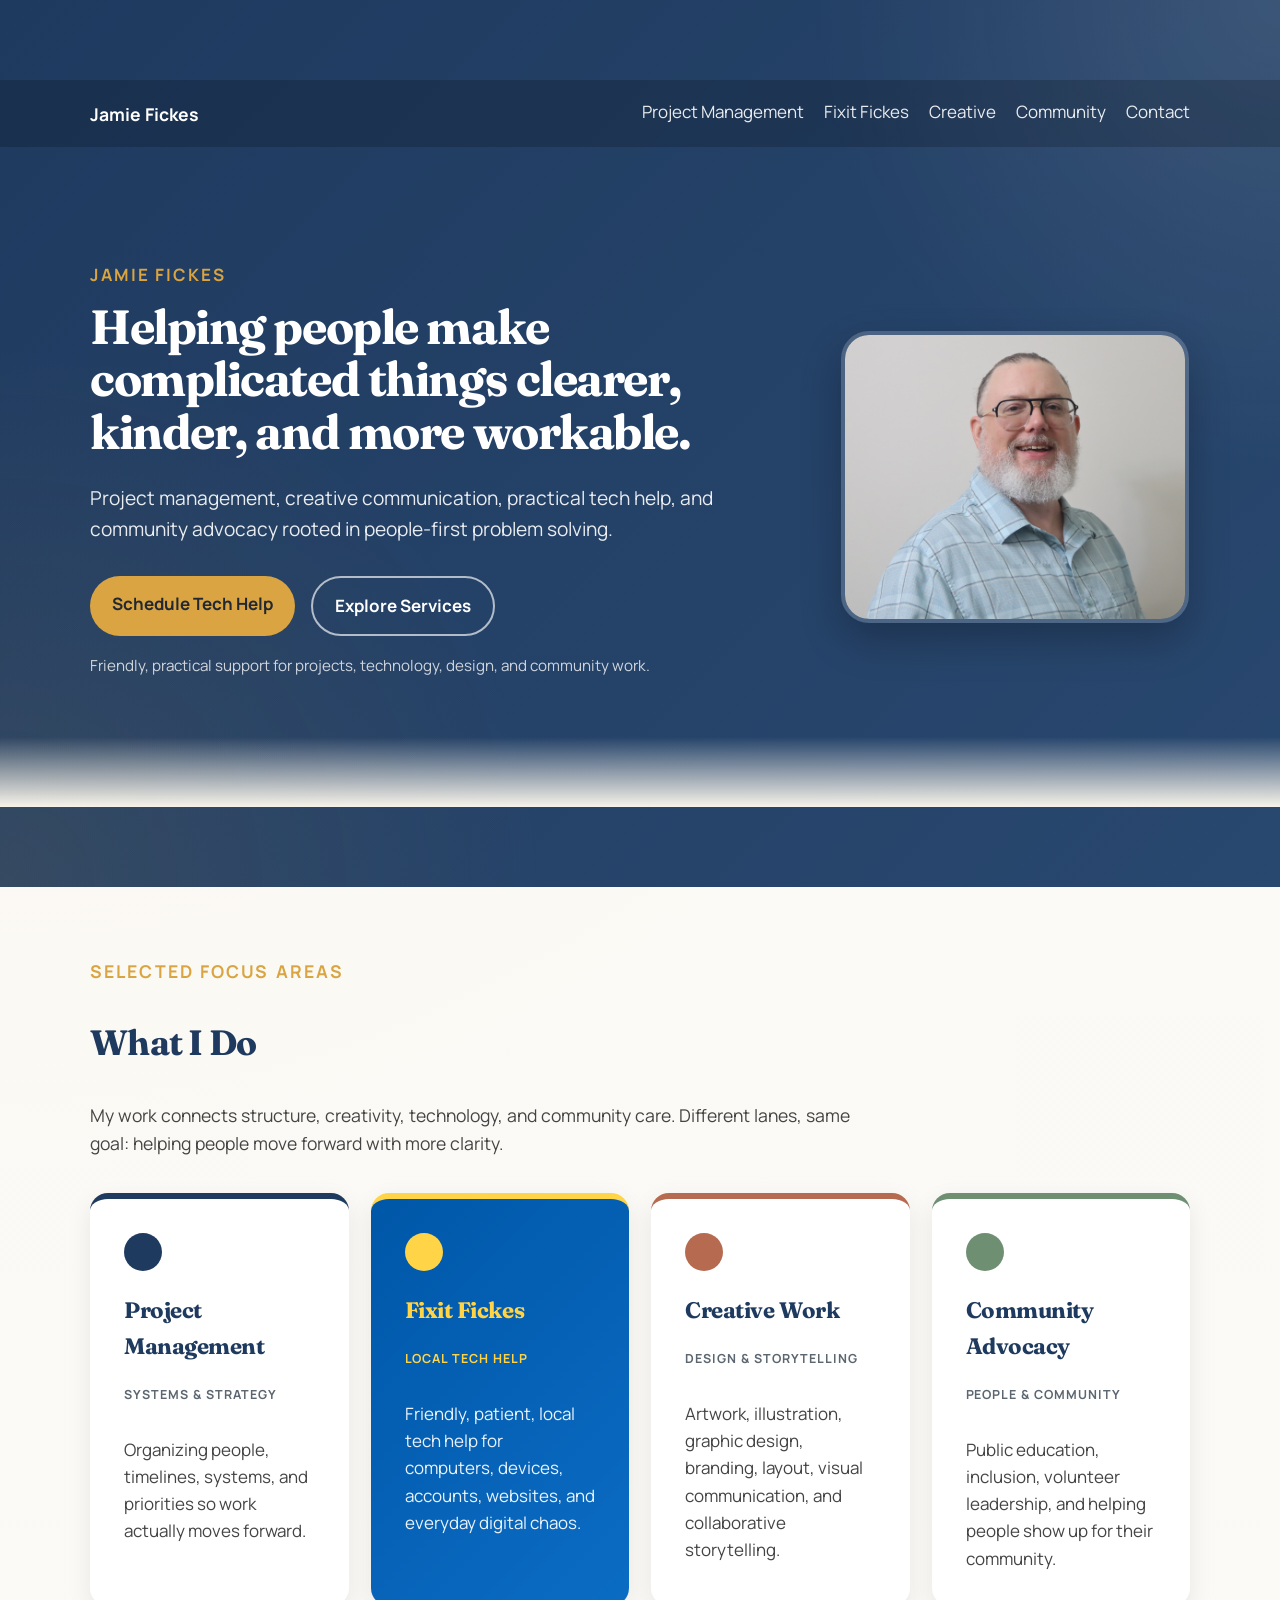
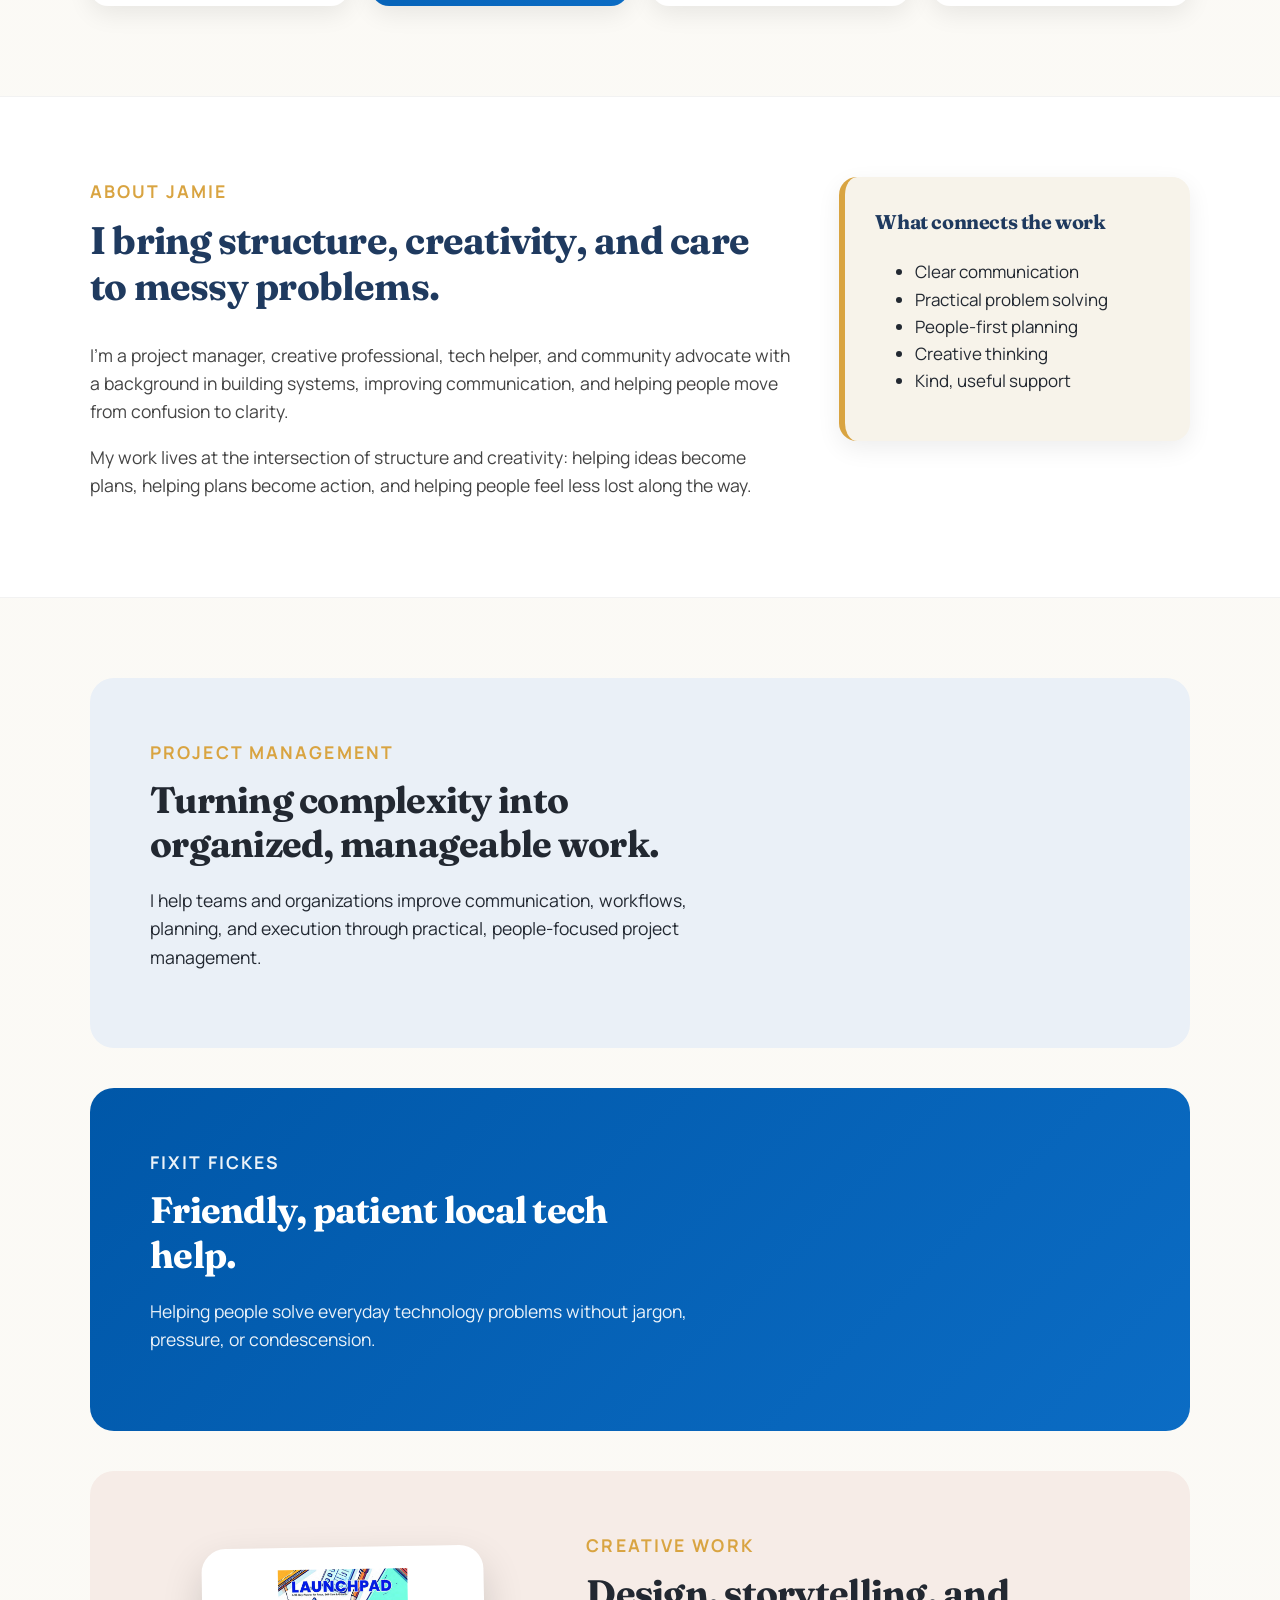
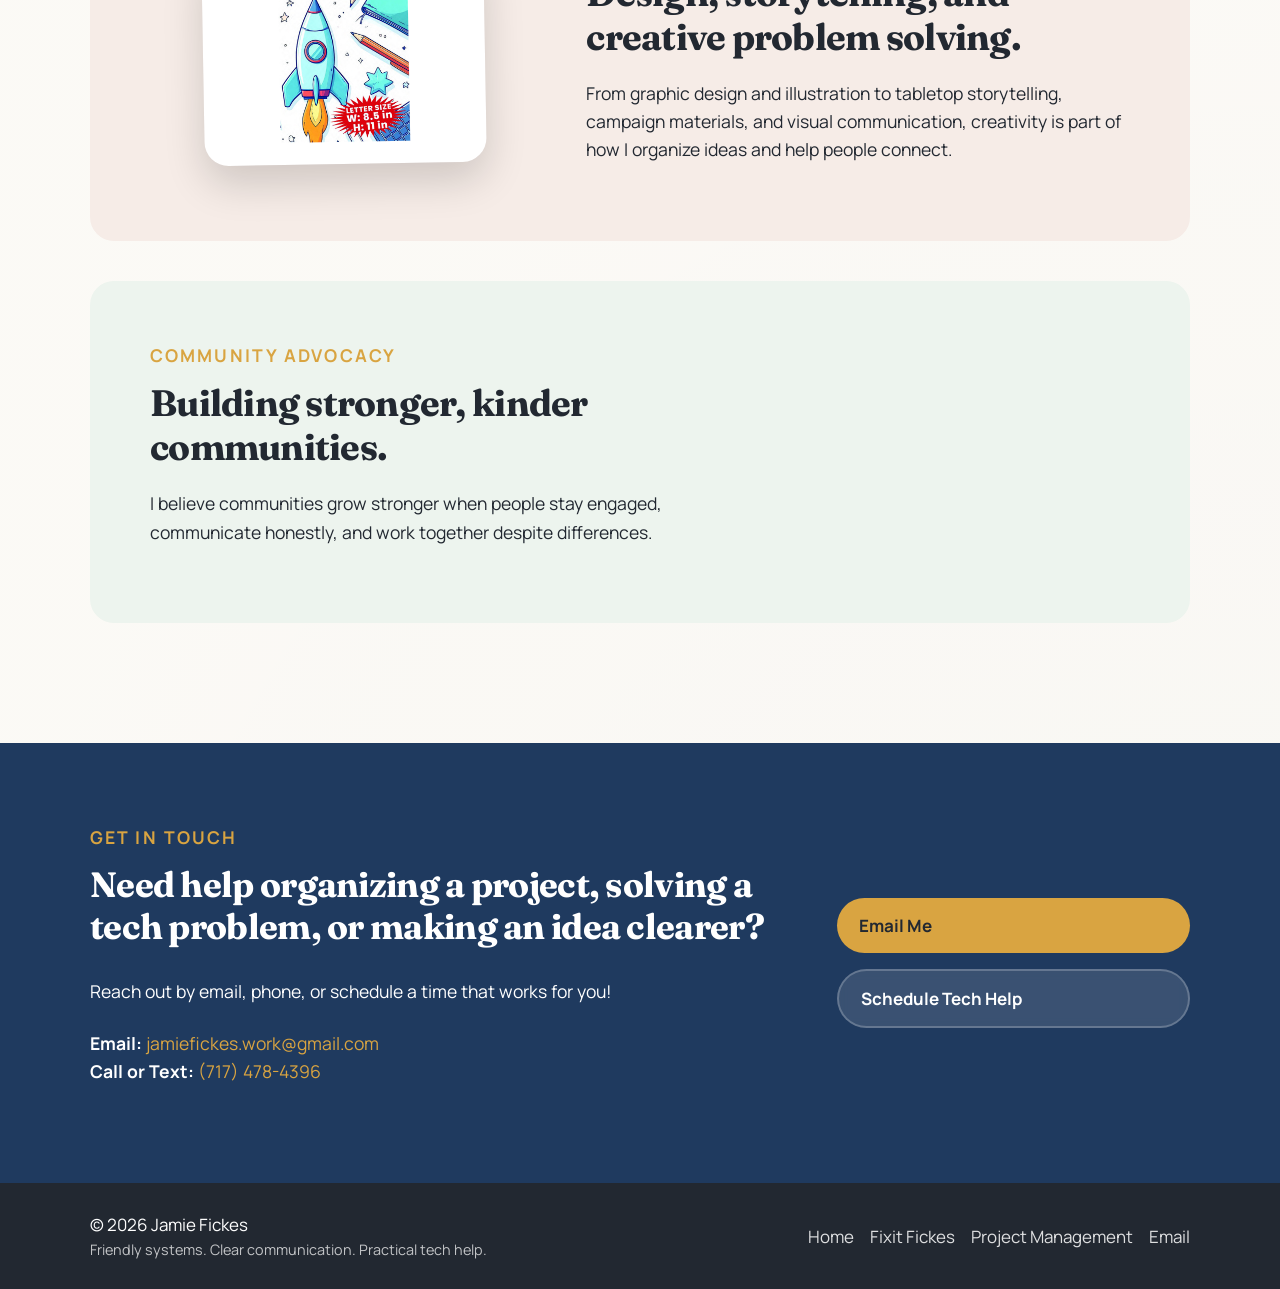
==== commit a05e53b1: "Add project management landing page Created dedicated Project Management page with: - PM philosophy " ====
--- a/index.html
+++ b/index.html
@@ -27,7 +27,7 @@
             </a>
 
             <div class="nav-links">
-                <a href="#pm">Project Management</a>
+<a href="project-management.html">Project Management</a>
                 <a href="fixit-fickes.html">Fixit Fickes</a>
                 <a href="#creative">Creative</a>
                 <a href="#community">Community</a>
@@ -111,34 +111,32 @@
 
             <div class="card-grid">
 
-                <article class="card pm-card" id="pm">
-
-                    <h3>Project Management</h3>
-
-                    <span class="card-label">
-                    Systems &amp Strategy</span>
-
-                    <p>
-                        Organizing people, timelines, systems, and priorities
-                        so work actually moves forward.
-                    </p>
-
-                </article>
-
-                <article class="card fixit-card" id="fixit">
-
-                  <h3>Fixit Fickes</h3>
-
-                    <span class="card-label">
-                        Local Tech Help
-                    </span>
-
-                    <p>
-                        Friendly, patient, local tech help for computers,
-                        devices, accounts, websites, and everyday digital chaos.
-                    </p>
-
-                </article>
+<a class="card pm-card card-link"
+   id="pm"
+   href="project-management.html">
+
+    <h3>Project Management</h3>
+
+    <span class="card-label">
+        Systems &amp; Strategy
+    </span>
+
+    <p>
+        Organizing people, timelines, systems, and priorities
+        so work actually moves forward.
+    </p>
+
+</a>
+  <a class="card fixit-card card-link" id="fixit" href="fixit-fickes.html">
+    <h3>Fixit Fickes</h3>
+    <span class="card-label">
+        Local Tech Help
+    </span>
+    <p>
+        Friendly, patient, local tech help for computers,
+        devices, accounts, websites, and everyday digital chaos.
+    </p>
+</a>
 
                 <article class="card creative-card" id="creative">
 
@@ -387,37 +385,36 @@
     </section>
 
 </main>
-
 <footer class="site-footer">
 
     <div class="container footer-inner">
 
-        <p>
-            &copy; 2026 Jamie Fickes
-        </p>
+        <div>
+            <p>
+                &copy; 2026 Jamie Fickes
+            </p>
+
+            <p class="footer-tagline">
+                Friendly systems. Clear communication. Practical tech help.
+            </p>
+        </div>
 
         <div class="footer-links">
 
+            <a href="index.html">
+                Home
+            </a>
+
+            <a href="fixit-fickes.html">
+                Fixit Fickes
+            </a>
+<a href="project-management.html">
+    Project Management
+</a>
             <a href="mailto:jamiefickes.work@gmail.com">
                 Email
             </a>
 
-            <a href="#pm">
-                Project Management
-            </a>
-
-            <a href="#fixit">
-                Fixit Fickes
-            </a>
-
-            <a href="#creative">
-                Creative
-            </a>
-
-            <a href="#community">
-                Community
-            </a>
-
         </div>
 
     </div>
--- a/assets/css/styles.css
+++ b/assets/css/styles.css
@@ -129,7 +129,13 @@
 .nav-links a:hover::after {
     width: 100%;
 }
-
+.active-nav {
+    opacity: 1 !important;
+}
+
+.active-nav::after {
+    width: 100% !important;
+}
 /* HERO */
 
 .site-header {
@@ -411,7 +417,42 @@
 
     color: var(--jamie-slate);
 }
-
+.card-link {
+    display: block;
+    text-decoration: none;
+    color: inherit;
+}
+.service-grid {
+    display: grid;
+    grid-template-columns: repeat(auto-fit, minmax(240px, 1fr));
+
+    gap: 22px;
+}
+
+.service-item {
+    background-color: white;
+
+    border-radius: 18px;
+
+    padding: 30px;
+
+    box-shadow:
+        0 8px 24px rgba(0,0,0,0.08);
+
+    border-left: 6px solid var(--fixit-yellow);
+}
+
+.service-item h3 {
+    margin-top: 0;
+
+    color: var(--fixit-blue);
+}
+
+.service-item p {
+    margin-bottom: 0;
+
+    color: #444;
+}
 .pm-card {
     border-top-color: var(--jamie-blue);
 }
@@ -717,7 +758,13 @@
     opacity: 1;
     text-decoration: underline;
 }
-
+.footer-tagline {
+    margin-top: 6px;
+
+    font-size: 0.9rem;
+
+    opacity: 0.72;
+}
 /* RESPONSIVE */
 
 @media (max-width: 900px) {
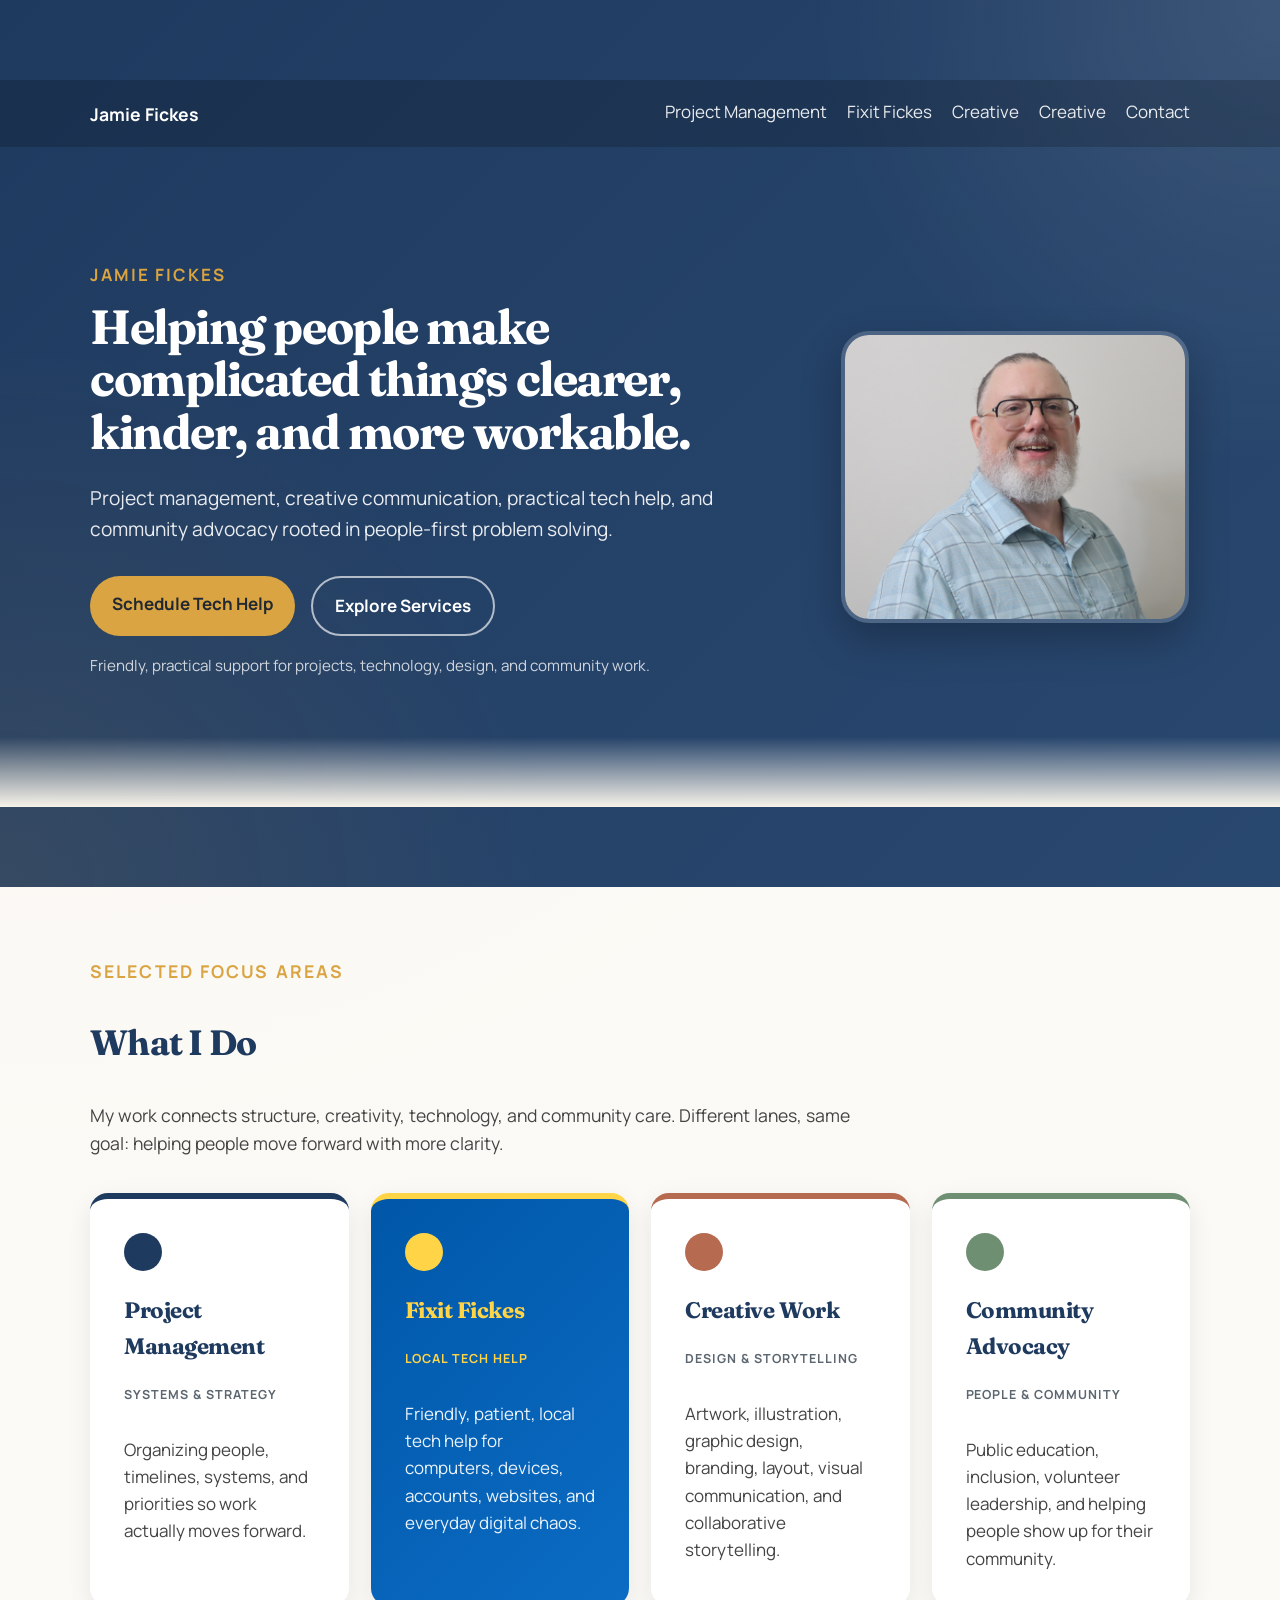
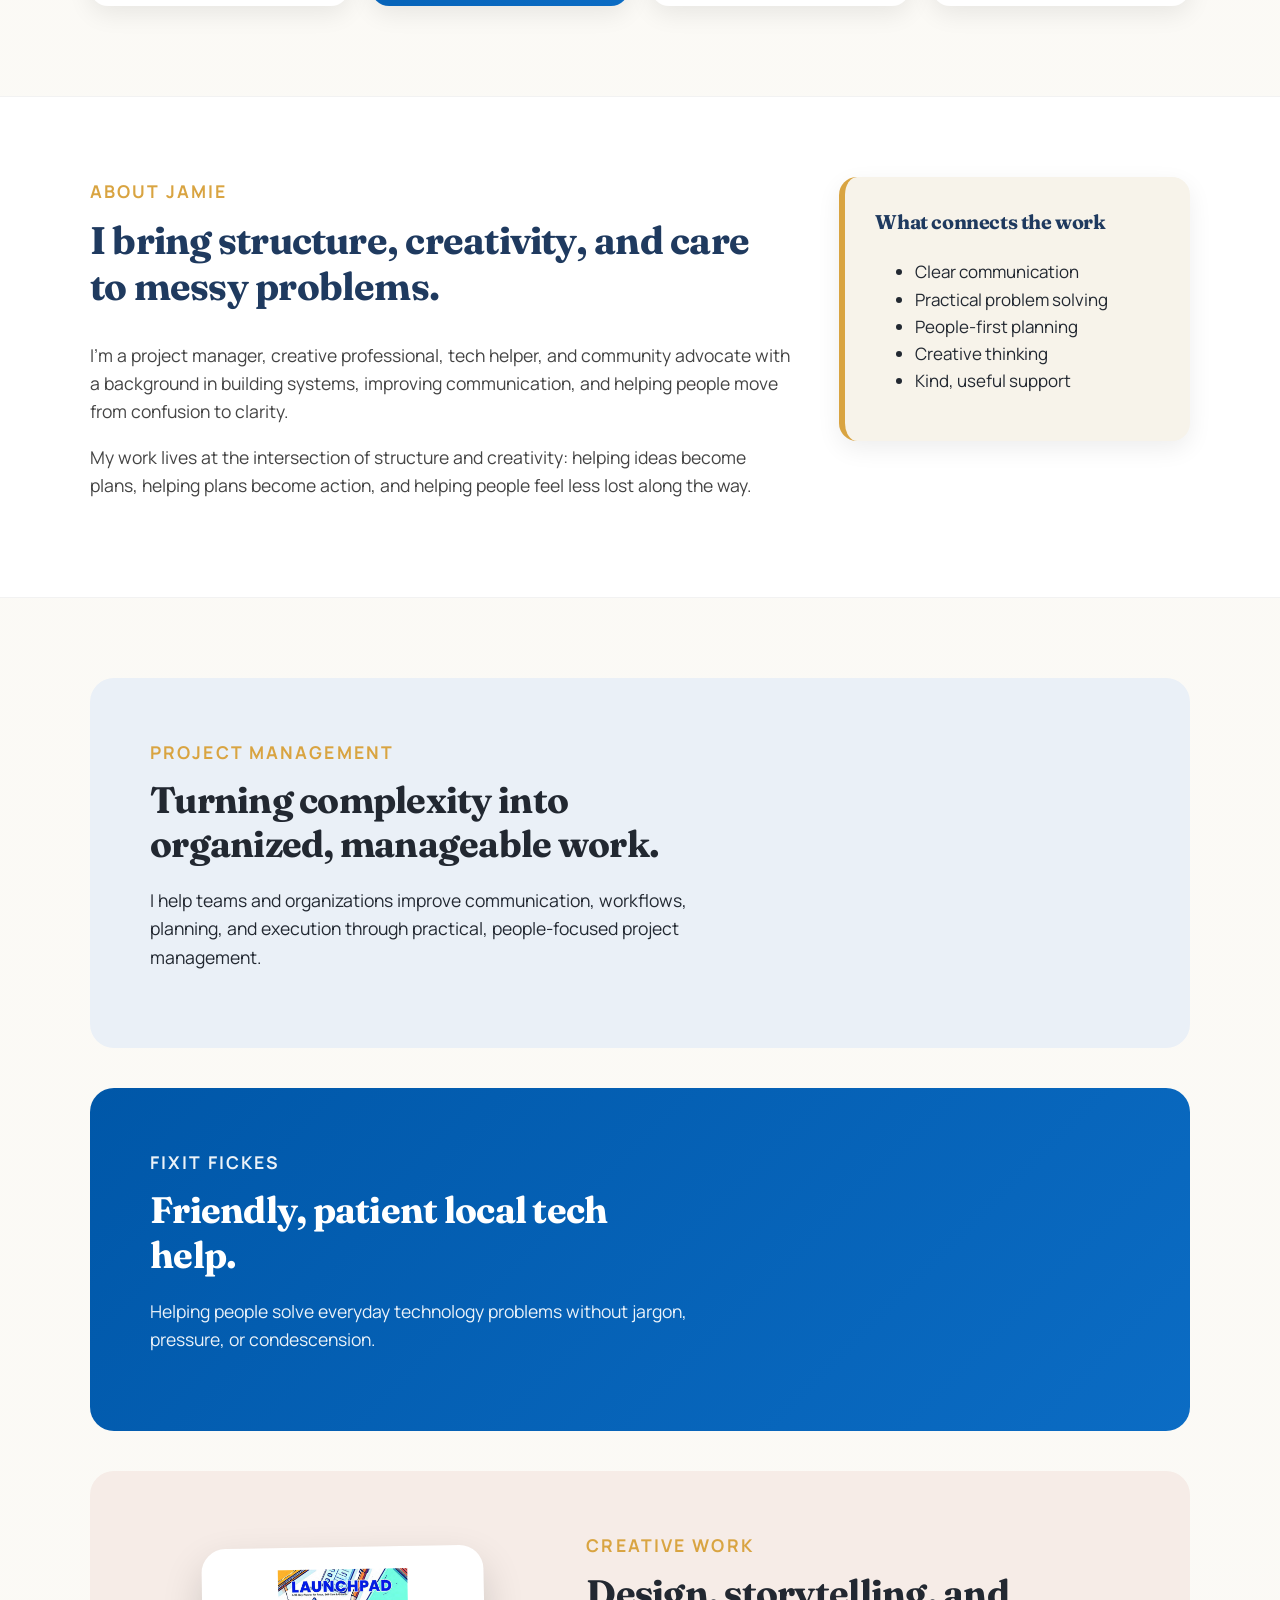
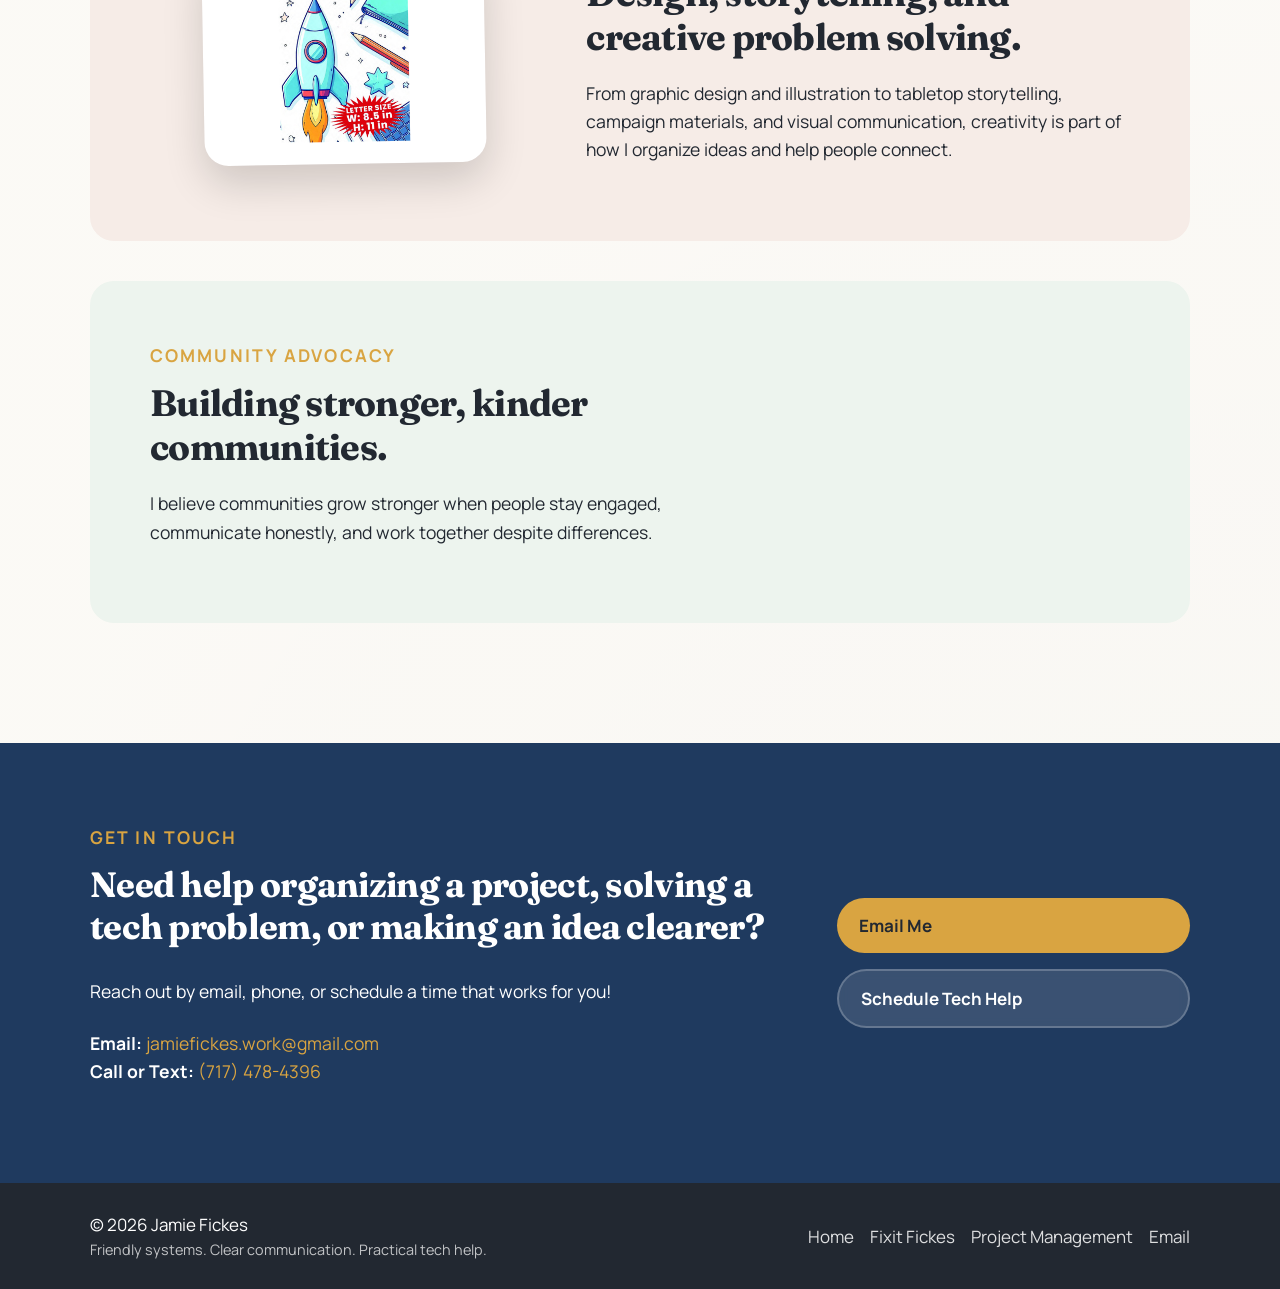
==== commit 81a5b62d: "Launch multi-page personal and professional website Expanded site into a complete multi-page experie" ====
--- a/index.html
+++ b/index.html
@@ -29,8 +29,8 @@
             <div class="nav-links">
 <a href="project-management.html">Project Management</a>
                 <a href="fixit-fickes.html">Fixit Fickes</a>
-                <a href="#creative">Creative</a>
-                <a href="#community">Community</a>
+                <a href="creative.html">Creative</a>
+            <a href="creative.html">Creative</a>
                 <a href="#contact">Contact</a>
             </div>
 
@@ -138,7 +138,9 @@
     </p>
 </a>
 
-                <article class="card creative-card" id="creative">
+<a class="card creative-card card-link"
+   id="creative"
+   href="creative.html">
 
                     <h3>Creative Work</h3>
 
@@ -151,7 +153,7 @@
                         layout, visual communication, and collaborative storytelling.
                     </p>
 
-                </article>
+                </a>
 
                 <article class="card community-card" id="community">
 
@@ -166,7 +168,7 @@
                         and helping people show up for their community.
                     </p>
 
-                </article>
+                </a>
 
             </div>
 
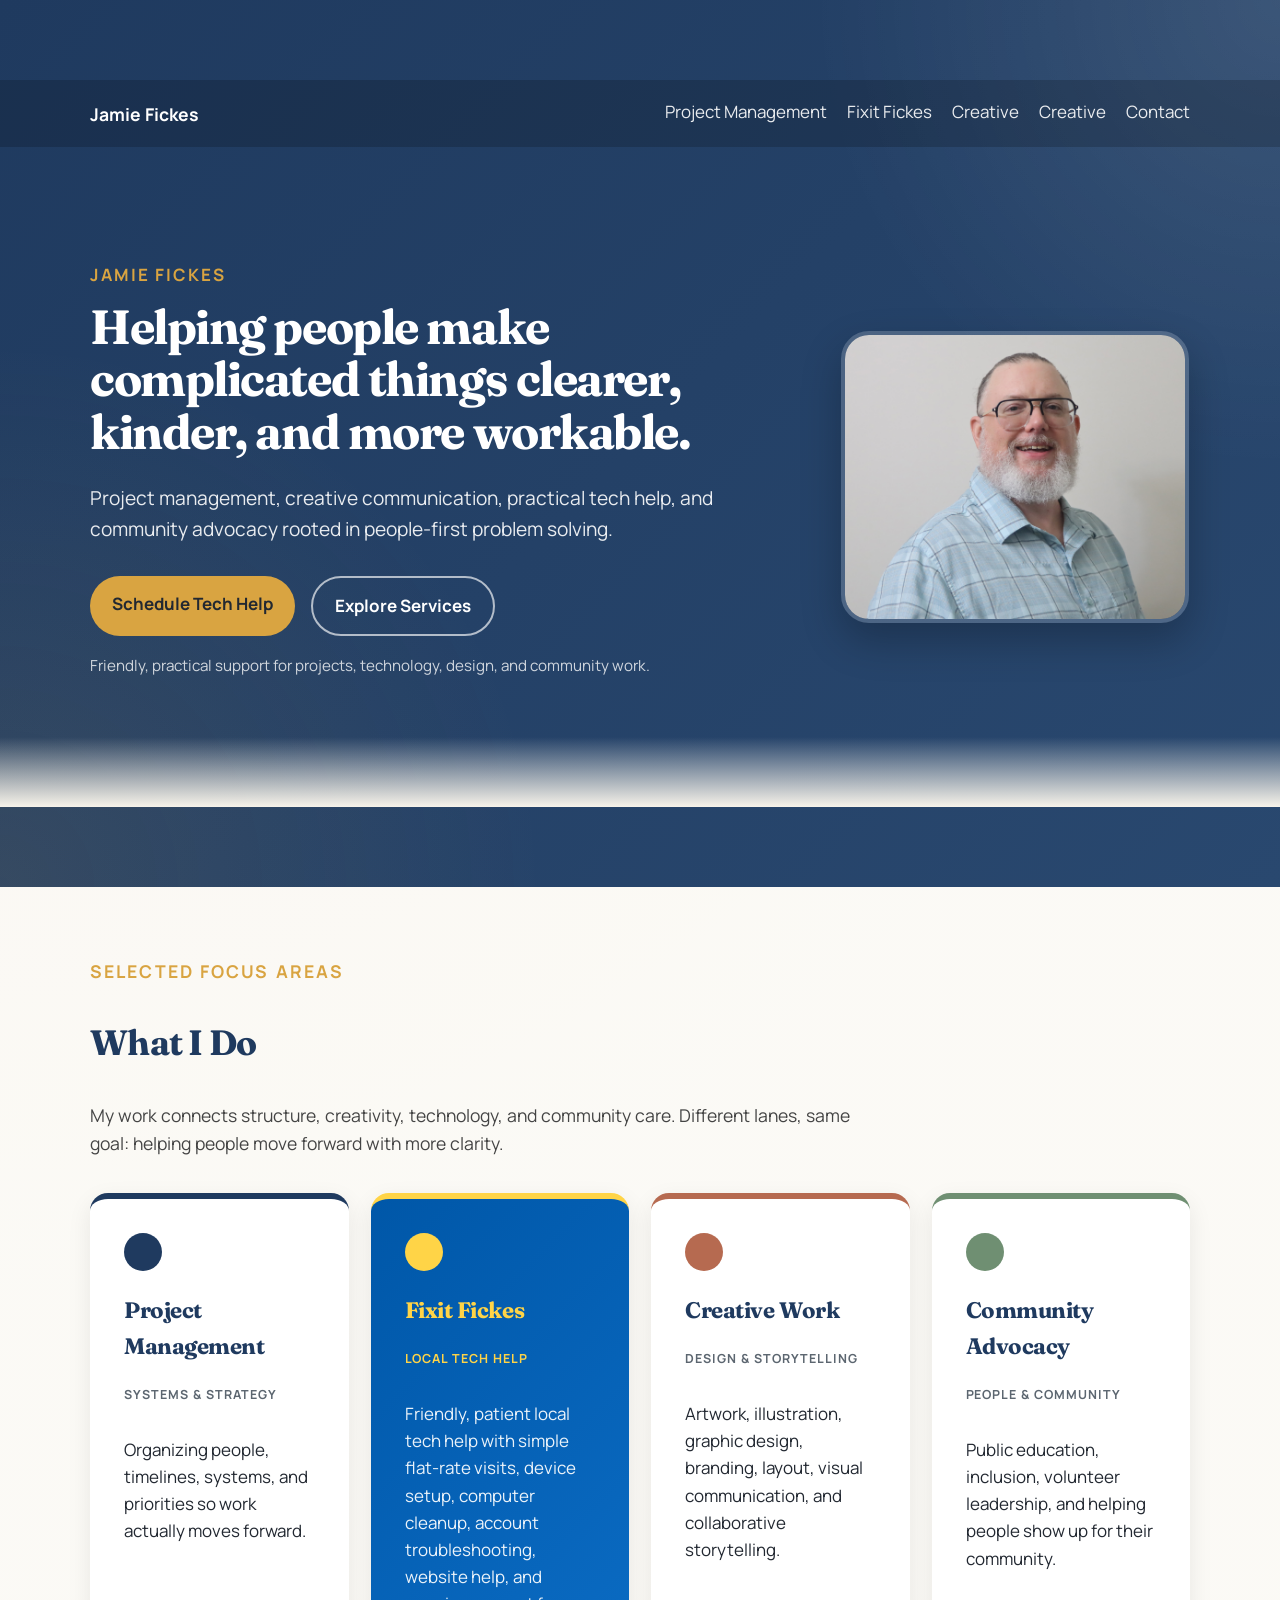
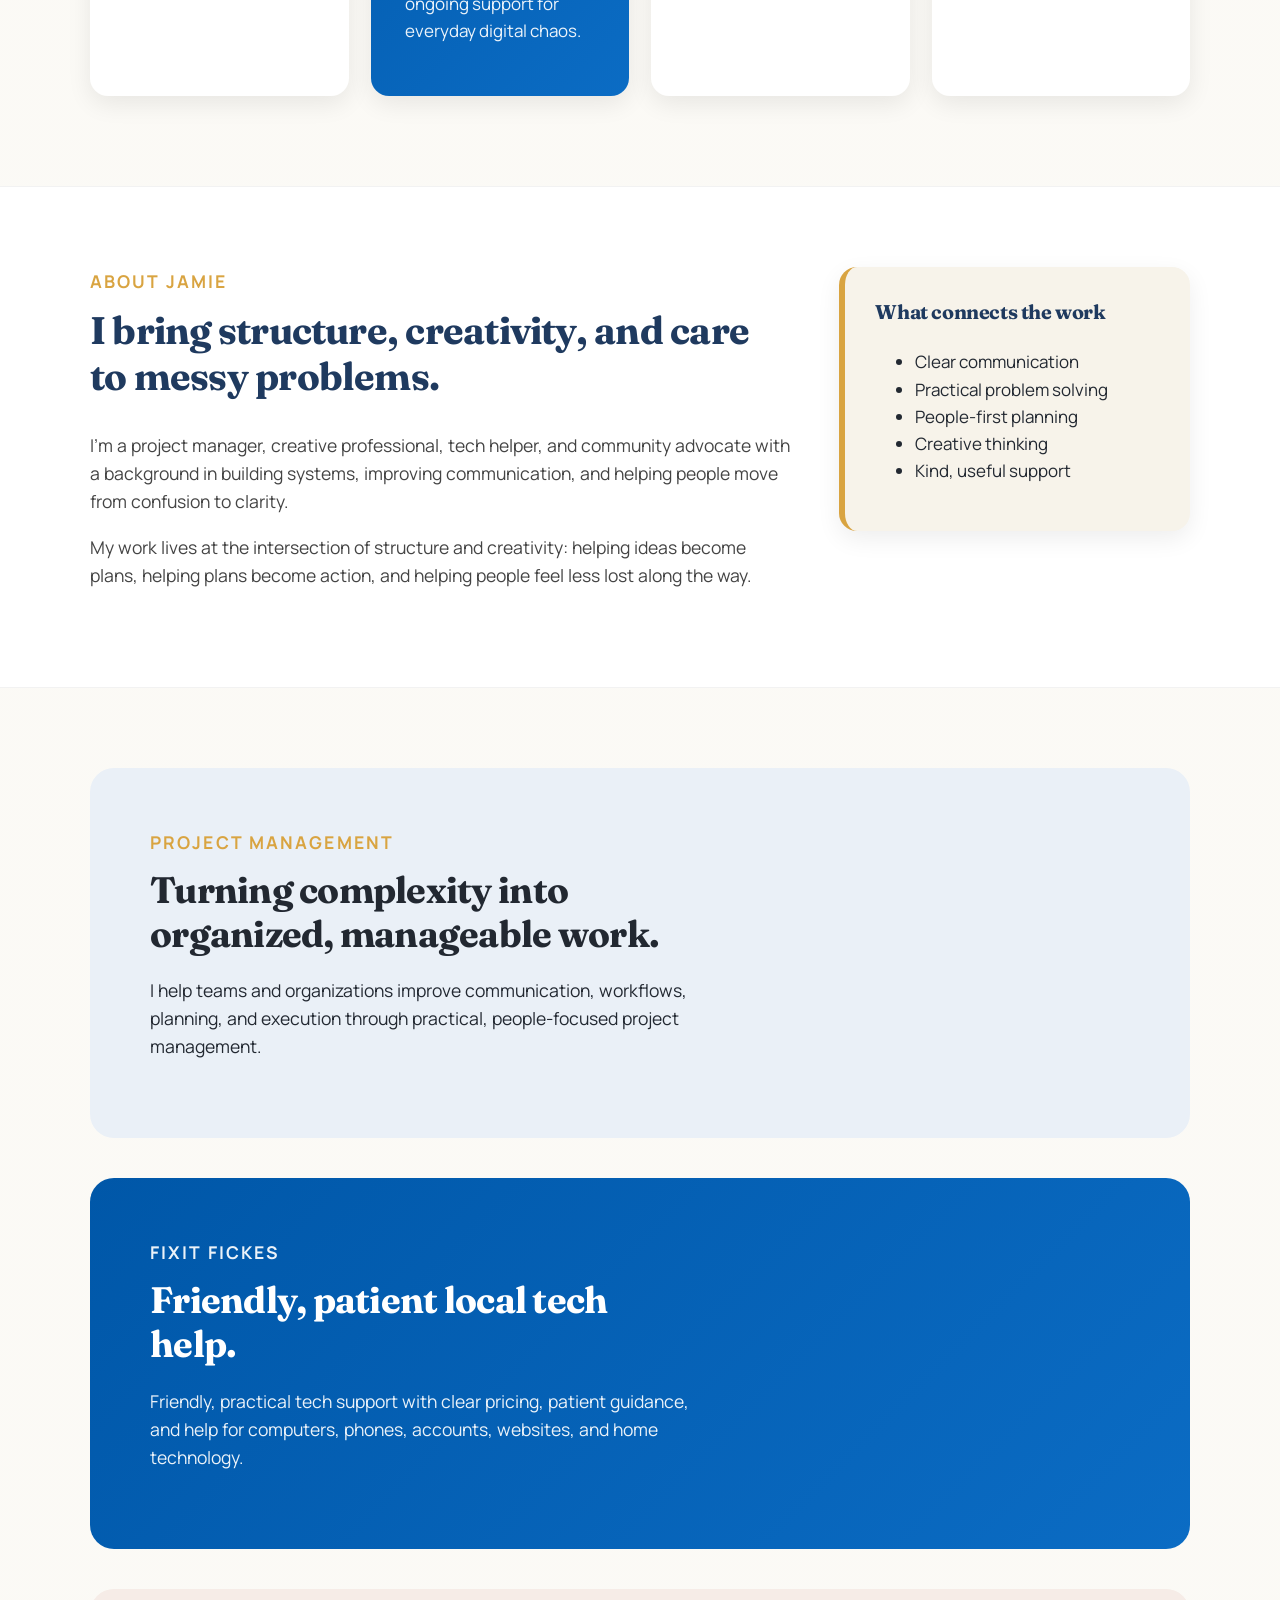
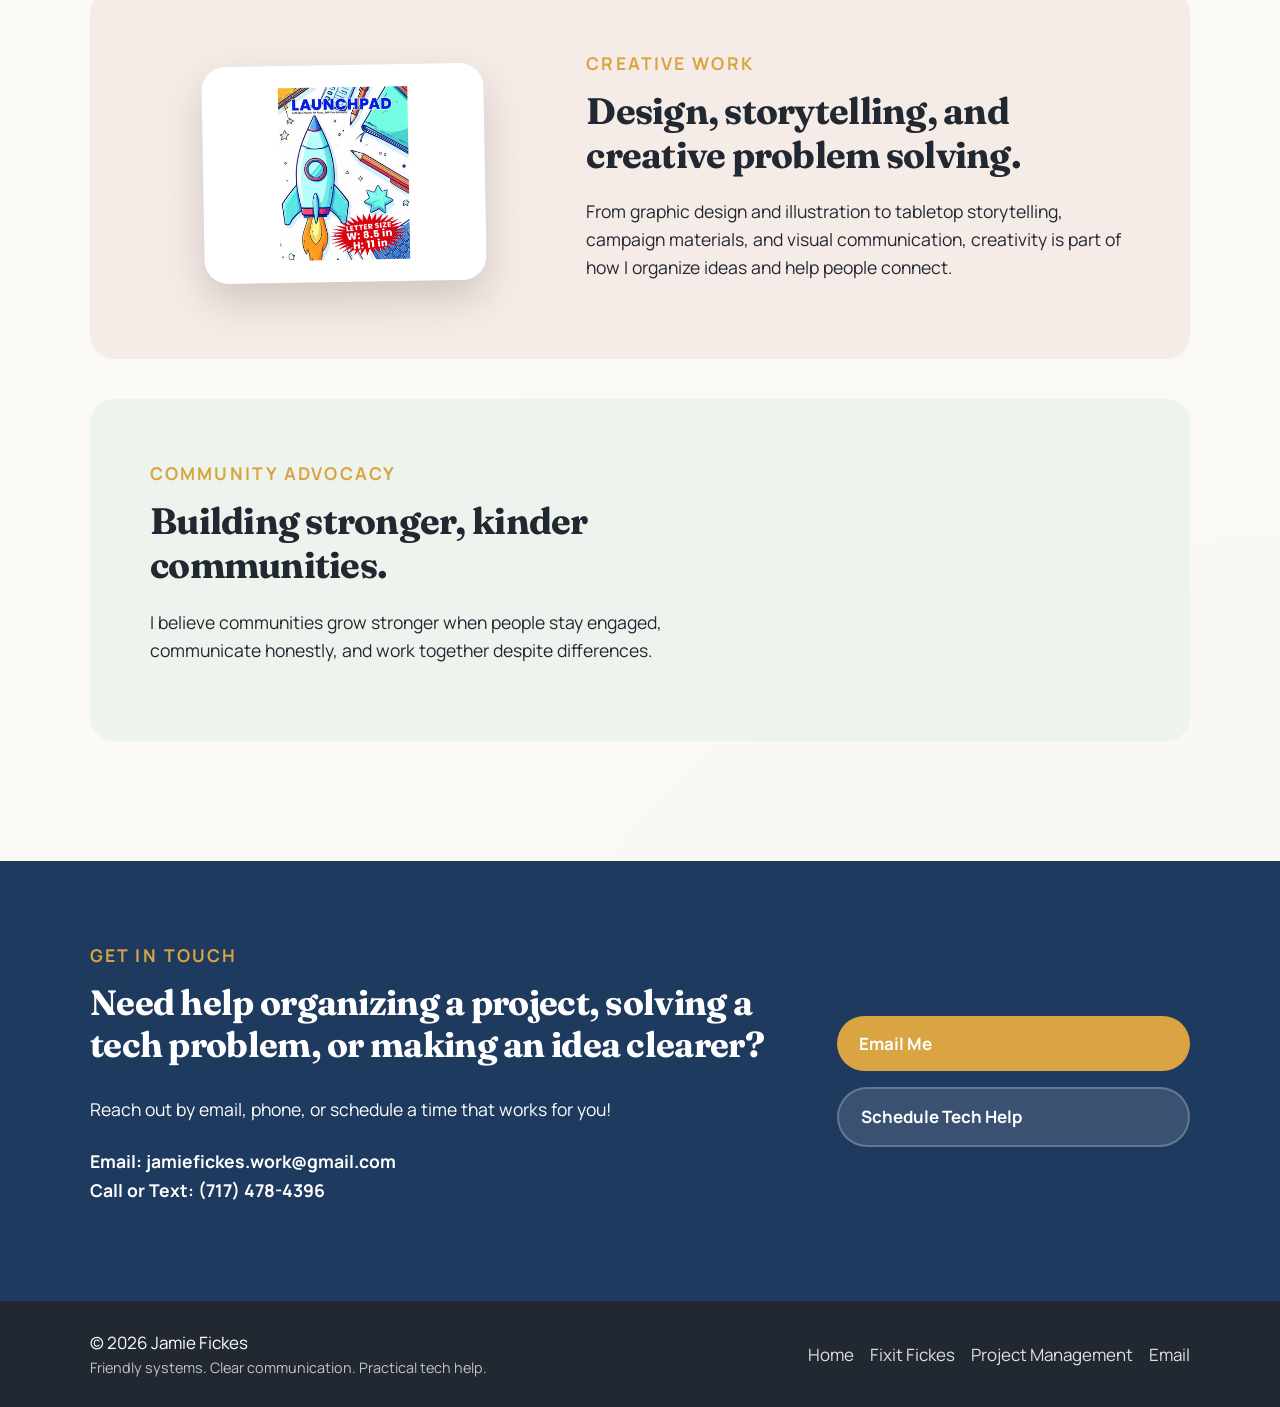
==== commit 191eea47: "Service Packages Added structured Fixit Fickes service packages and updated pricing" ====
--- a/index.html
+++ b/index.html
@@ -4,9 +4,22 @@
 <head>
     <meta charset="UTF-8">
     <meta name="viewport" content="width=device-width, initial-scale=1.0">
-
-    <title>Jamie Fickes</title>
-
+<meta name="description"
+      content="Jamie Fickes provides project management, creative problem solving, community-focused leadership, and friendly local tech help through Fixit Fickes.">
+	<meta property="og:title"
+      content="Jamie Fickes">
+
+<meta property="og:description"
+      content="Project management, creative work, and friendly local tech help.">
+
+<meta property="og:image"
+      content="https://jamiefickes.com/assets/images/headshot.jpg">
+
+<meta property="og:type"
+      content="website">
+<title>
+Jamie Fickes | Project Management, Creative Work &amp; Friendly Tech Help
+</title>
     <link rel="preconnect" href="https://fonts.googleapis.com">
     <link rel="preconnect" href="https://fonts.gstatic.com" crossorigin>
 
@@ -133,8 +146,11 @@
         Local Tech Help
     </span>
     <p>
-        Friendly, patient, local tech help for computers,
-        devices, accounts, websites, and everyday digital chaos.
+<p>
+    Friendly, patient local tech help with simple flat-rate visits,
+    device setup, computer cleanup, account troubleshooting,
+    website help, and ongoing support for everyday digital chaos.
+</p>
     </p>
 </a>
 
@@ -263,8 +279,11 @@
                     </h2>
 
                     <p>
-                        Helping people solve everyday technology problems
-                        without jargon, pressure, or condescension.
+<p>
+    Friendly, practical tech support with clear pricing,
+    patient guidance, and help for computers, phones,
+    accounts, websites, and home technology.
+</p>
                     </p>
 
                 </div>
--- a/assets/css/styles.css
+++ b/assets/css/styles.css
@@ -337,7 +337,13 @@
 
     margin-bottom: 30px;
 }
-
+.section-intro {
+    max-width: 700px;
+    margin-bottom: 2rem;
+    font-size: 1.05rem;
+    line-height: 1.6;
+    opacity: 0.9;
+}
 /* CARDS */
 
 .card-grid {
@@ -399,9 +405,11 @@
     font-size: 1.4rem;
 }
 
-.card p {
-    margin-bottom: 0;
-    color: #444;
+.card p strong {
+    display: inline-block;
+    margin-bottom: 0.5rem;
+    color: #4da3ff;
+    font-size: 1.05rem;
 }
 
 .card-label {
@@ -714,7 +722,17 @@
 
     gap: 16px;
 }
-
+.contact-section,
+.contact-section p,
+.contact-section h2,
+.contact-section strong {
+    color: #ffffff;
+}
+
+.contact-section a {
+    color: #ffffff;
+    font-weight: 700;
+}
 /* FOOTER */
 
 .site-footer {
